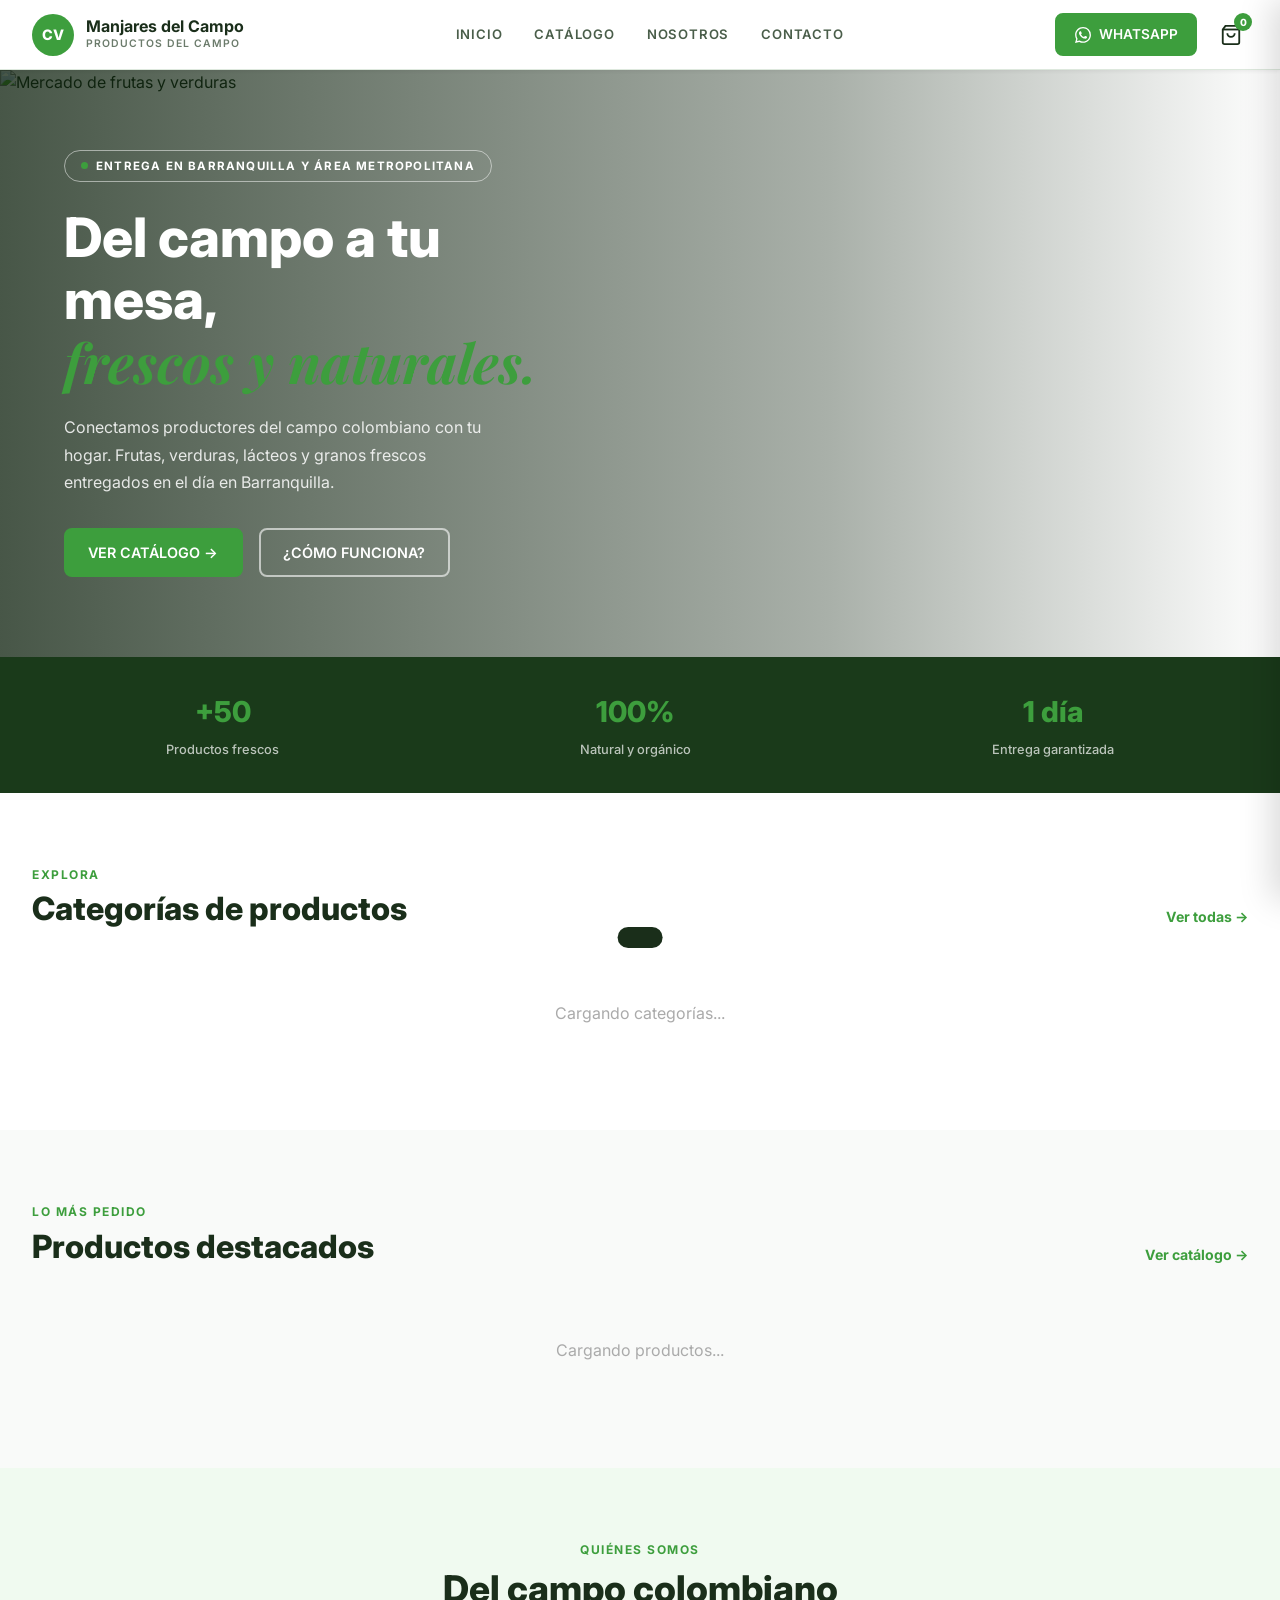
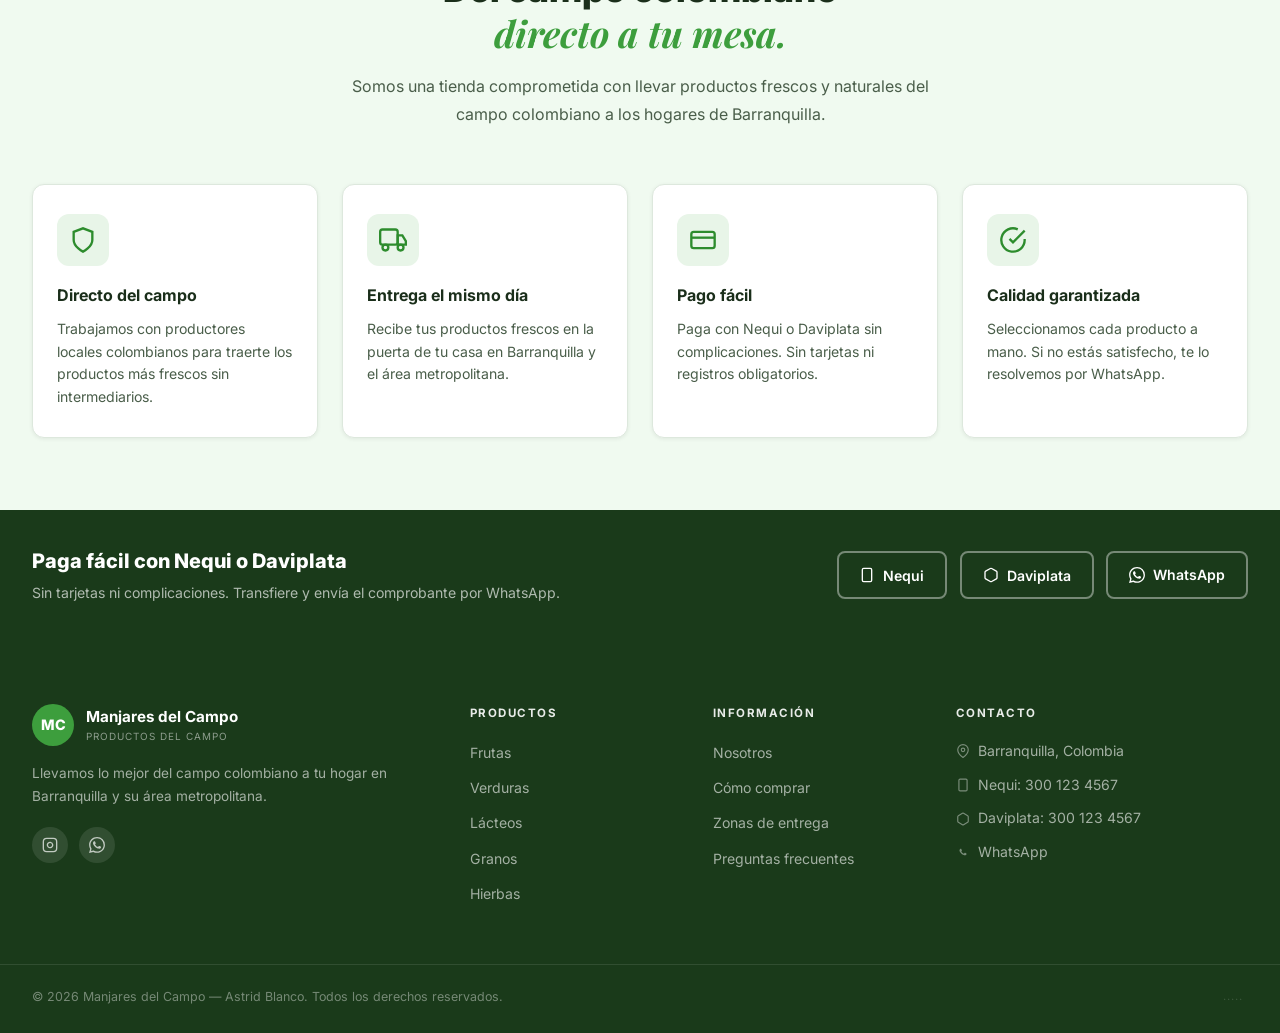
==== index.html @ 2da1a9b0 "primer commit-nuevo proyecto" ====
<!DOCTYPE html>
<html lang="es">
<head>
  <meta charset="UTF-8" />
  <meta name="viewport" content="width=device-width, initial-scale=1.0" />
  <title>Manajares del Campo — Productos del Campo</title>
  <link rel="preconnect" href="https://fonts.googleapis.com" />
  <link href="https://fonts.googleapis.com/css2?family=Inter:wght@400;500;600;700;800;900&family=Playfair+Display:ital,wght@0,700;1,700&display=swap" rel="stylesheet" />
  <link rel="stylesheet" href="css/style.css" />
</head>
<body>

<!-- ===================== NAVBAR ===================== -->
<header class="navbar">
  <div class="navbar__brand">
    <div class="navbar__logo">CV</div>
    <div class="navbar__brand-text">
      <span class="navbar__name">Manjares del Campo</span>
      <span class="navbar__sub">PRODUCTOS DEL CAMPO</span>
    </div>
  </div>
  <nav class="navbar__nav">
    <a href="#inicio"   class="navbar__link">INICIO</a>
    <a href="#catalogo" class="navbar__link">CATÁLOGO</a>
    <a href="#nosotros" class="navbar__link">NOSOTROS</a>
    <a href="#contacto" class="navbar__link">CONTACTO</a>
  </nav>
  <div class="navbar__actions">
    <a href="#" data-wa-link class="btn btn--whatsapp">
      <svg width="16" height="16" viewBox="0 0 24 24" fill="currentColor"><path d="M17.472 14.382c-.297-.149-1.758-.867-2.03-.967-.273-.099-.471-.148-.67.15-.197.297-.767.966-.94 1.164-.173.199-.347.223-.644.075-.297-.15-1.255-.463-2.39-1.475-.883-.788-1.48-1.761-1.653-2.059-.173-.297-.018-.458.13-.606.134-.133.298-.347.446-.52.149-.174.198-.298.298-.497.099-.198.05-.371-.025-.52-.075-.149-.669-1.612-.916-2.207-.242-.579-.487-.5-.669-.51-.173-.008-.371-.01-.57-.01-.198 0-.52.074-.792.372-.272.297-1.04 1.016-1.04 2.479 0 1.462 1.065 2.875 1.213 3.074.149.198 2.096 3.2 5.077 4.487.709.306 1.262.489 1.694.625.712.227 1.36.195 1.871.118.571-.085 1.758-.719 2.006-1.413.248-.694.248-1.289.173-1.413-.074-.124-.272-.198-.57-.347m-5.421 7.403h-.004a9.87 9.87 0 01-5.031-1.378l-.361-.214-3.741.982.998-3.648-.235-.374a9.86 9.86 0 01-1.51-5.26c.001-5.45 4.436-9.884 9.888-9.884 2.64 0 5.122 1.03 6.988 2.898a9.825 9.825 0 012.893 6.994c-.003 5.45-4.437 9.884-9.885 9.884m8.413-18.297A11.815 11.815 0 0012.05 0C5.495 0 .16 5.335.157 11.892c0 2.096.547 4.142 1.588 5.945L.057 24l6.305-1.654a11.882 11.882 0 005.683 1.448h.005c6.554 0 11.89-5.335 11.893-11.893a11.821 11.821 0 00-3.48-8.413z"/></svg>
      WHATSAPP
    </a>
    <button class="navbar__cart-btn" id="cartBtn">
      <svg width="22" height="22" viewBox="0 0 24 24" fill="none" stroke="currentColor" stroke-width="2"><path d="M6 2L3 6v14a2 2 0 002 2h14a2 2 0 002-2V6l-3-4z"/><line x1="3" y1="6" x2="21" y2="6"/><path d="M16 10a4 4 0 01-8 0"/></svg>
      <span class="navbar__cart-count" id="cartCount">0</span>
    </button>
  </div>
</header>

<!-- ===================== HERO ===================== -->
<section class="hero" id="inicio">
  <div class="hero__overlay"></div>
  <div class="hero__content">
    <div class="hero__badge">
      <span class="hero__badge-dot"></span>
      ENTREGA EN BARRANQUILLA Y ÁREA METROPOLITANA
    </div>
    <h1 class="hero__title">Del campo a tu mesa,<br/><em class="hero__title-em">frescos y naturales.</em></h1>
    <p class="hero__desc">Conectamos productores del campo colombiano con tu hogar. Frutas, verduras, lácteos y granos frescos entregados en el día en Barranquilla.</p>
    <div class="hero__actions">
      <a href="#catalogo" class="btn btn--primary">VER CATÁLOGO →</a>
      <a href="#nosotros" class="btn btn--outline">¿CÓMO FUNCIONA?</a>
    </div>
  </div>
  <img class="hero__bg" src="https://images.unsplash.com/photo-1542838132-92c53300491e?w=1400&q=80" alt="Mercado de frutas y verduras" />
</section>

<!-- ===================== STATS ===================== -->
<div class="stats-bar">
  <div class="stat"><span class="stat__num">+50</span><span class="stat__label">Productos frescos</span></div>
  <div class="stat"><span class="stat__num">100%</span><span class="stat__label">Natural y orgánico</span></div>
  <div class="stat"><span class="stat__num">1 día</span><span class="stat__label">Entrega garantizada</span></div>
</div>

<!-- ===================== CATEGORÍAS ===================== -->
<section class="section" id="catalogo">
  <div class="container">
    <div class="section__header">
      <div><p class="section__label">EXPLORA</p><h2 class="section__title">Categorías de productos</h2></div>
      <a href="#catalogo" class="link-arrow">Ver todas →</a>
    </div>
    <div class="categories-grid" id="categoriesGrid">
      <div style="grid-column:1/-1;text-align:center;padding:2rem;color:#aaa">Cargando categorías...</div>
    </div>
  </div>
</section>

<!-- ===================== PRODUCTOS ===================== -->
<section class="section section--light">
  <div class="container">
    <div class="section__header">
      <div><p class="section__label">LO MÁS PEDIDO</p><h2 class="section__title">Productos destacados</h2></div>
      <a href="#catalogo" class="link-arrow">Ver catálogo →</a>
    </div>
    <div class="products-grid" id="productsGrid">
      <div style="grid-column:1/-1;text-align:center;padding:2rem;color:#aaa">Cargando productos...</div>
    </div>
  </div>
</section>

<!-- ===================== NOSOTROS ===================== -->
<section class="section section--mint" id="nosotros">
  <div class="container">
    <div class="nosotros__intro">
      <p class="section__label section__label--center">QUIÉNES SOMOS</p>
      <h2 class="nosotros__title">Del campo colombiano<br/><em class="hero__title-em">directo a tu mesa.</em></h2>
      <p class="nosotros__desc">Somos una tienda comprometida con llevar productos frescos y naturales del campo colombiano a los hogares de Barranquilla.</p>
    </div>
    <div class="features-grid">
      <div class="feature-card">
        <div class="feature-card__icon"><svg width="28" height="28" viewBox="0 0 24 24" fill="none" stroke="#2d8c2d" stroke-width="2"><path d="M12 22s8-4 8-10V5l-8-3-8 3v7c0 6 8 10 8 10z"/></svg></div>
        <h3 class="feature-card__title">Directo del campo</h3>
        <p class="feature-card__desc">Trabajamos con productores locales colombianos para traerte los productos más frescos sin intermediarios.</p>
      </div>
      <div class="feature-card">
        <div class="feature-card__icon"><svg width="28" height="28" viewBox="0 0 24 24" fill="none" stroke="#2d8c2d" stroke-width="2"><rect x="1" y="3" width="15" height="13" rx="2"/><path d="M16 8h4l3 5v3h-7V8z"/><circle cx="5.5" cy="18.5" r="2.5"/><circle cx="18.5" cy="18.5" r="2.5"/></svg></div>
        <h3 class="feature-card__title">Entrega el mismo día</h3>
        <p class="feature-card__desc">Recibe tus productos frescos en la puerta de tu casa en Barranquilla y el área metropolitana.</p>
      </div>
      <div class="feature-card">
        <div class="feature-card__icon"><svg width="28" height="28" viewBox="0 0 24 24" fill="none" stroke="#2d8c2d" stroke-width="2"><rect x="2" y="5" width="20" height="14" rx="2"/><line x1="2" y1="10" x2="22" y2="10"/></svg></div>
        <h3 class="feature-card__title">Pago fácil</h3>
        <p class="feature-card__desc">Paga con Nequi o Daviplata sin complicaciones. Sin tarjetas ni registros obligatorios.</p>
      </div>
      <div class="feature-card">
        <div class="feature-card__icon"><svg width="28" height="28" viewBox="0 0 24 24" fill="none" stroke="#2d8c2d" stroke-width="2"><path d="M22 11.08V12a10 10 0 11-5.93-9.14"/><polyline points="22 4 12 14.01 9 11.01"/></svg></div>
        <h3 class="feature-card__title">Calidad garantizada</h3>
        <p class="feature-card__desc">Seleccionamos cada producto a mano. Si no estás satisfecho, te lo resolvemos por WhatsApp.</p>
      </div>
    </div>
  </div>
</section>

<!-- ===================== PAY BANNER ===================== -->
<section class="pay-banner" id="contacto">
  <div class="container pay-banner__inner">
    <div class="pay-banner__text">
      <h2 class="pay-banner__title">Paga fácil con Nequi o Daviplata</h2>
      <p class="pay-banner__sub">Sin tarjetas ni complicaciones. Transfiere y envía el comprobante por WhatsApp.</p>
    </div>
    <div class="pay-banner__btns">
      <button class="btn btn--pay" onclick="openPayModal('nequi')">
        <svg width="16" height="16" viewBox="0 0 24 24" fill="none" stroke="currentColor" stroke-width="2"><rect x="5" y="2" width="14" height="20" rx="2"/><line x1="12" y1="18" x2="12.01" y2="18"/></svg>
        Nequi
      </button>
      <button class="btn btn--pay" onclick="openPayModal('daviplata')">
        <svg width="16" height="16" viewBox="0 0 24 24" fill="none" stroke="currentColor" stroke-width="2"><path d="M21 16V8a2 2 0 00-1-1.73l-7-4a2 2 0 00-2 0l-7 4A2 2 0 003 8v8a2 2 0 001 1.73l7 4a2 2 0 002 0l7-4A2 2 0 0021 16z"/></svg>
        Daviplata
      </button>
      <a href="#" data-wa-link class="btn btn--pay">
        <svg width="16" height="16" viewBox="0 0 24 24" fill="currentColor"><path d="M17.472 14.382c-.297-.149-1.758-.867-2.03-.967-.273-.099-.471-.148-.67.15-.197.297-.767.966-.94 1.164-.173.199-.347.223-.644.075-.297-.15-1.255-.463-2.39-1.475-.883-.788-1.48-1.761-1.653-2.059-.173-.297-.018-.458.13-.606.134-.133.298-.347.446-.52.149-.174.198-.298.298-.497.099-.198.05-.371-.025-.52-.075-.149-.669-1.612-.916-2.207-.242-.579-.487-.5-.669-.51-.173-.008-.371-.01-.57-.01-.198 0-.52.074-.792.372-.272.297-1.04 1.016-1.04 2.479 0 1.462 1.065 2.875 1.213 3.074.149.198 2.096 3.2 5.077 4.487.709.306 1.262.489 1.694.625.712.227 1.36.195 1.871.118.571-.085 1.758-.719 2.006-1.413.248-.694.248-1.289.173-1.413-.074-.124-.272-.198-.57-.347m-5.421 7.403h-.004a9.87 9.87 0 01-5.031-1.378l-.361-.214-3.741.982.998-3.648-.235-.374a9.86 9.86 0 01-1.51-5.26c.001-5.45 4.436-9.884 9.888-9.884 2.64 0 5.122 1.03 6.988 2.898a9.825 9.825 0 012.893 6.994c-.003 5.45-4.437 9.884-9.885 9.884m8.413-18.297A11.815 11.815 0 0012.05 0C5.495 0 .16 5.335.157 11.892c0 2.096.547 4.142 1.588 5.945L.057 24l6.305-1.654a11.882 11.882 0 005.683 1.448h.005c6.554 0 11.89-5.335 11.893-11.893a11.821 11.821 0 00-3.48-8.413z"/></svg>
        WhatsApp
      </a>
    </div>
  </div>
</section>

<!-- ===================== FOOTER ===================== -->
<footer class="footer">
  <div class="container footer__grid">
    <div class="footer__brand">
      <div class="footer__logo-row">
        <div class="navbar__logo">MC</div>
        <div><div class="footer__brand-name">Manjares del Campo</div><div class="footer__brand-sub">PRODUCTOS DEL CAMPO</div></div>
      </div>
      <p class="footer__brand-desc">Llevamos lo mejor del campo colombiano a tu hogar en Barranquilla y su área metropolitana.</p>
      <div class="footer__socials">
        <a href="#" data-ig-link class="footer__social" aria-label="Instagram">
          <svg width="16" height="16" viewBox="0 0 24 24" fill="none" stroke="currentColor" stroke-width="2"><rect x="2" y="2" width="20" height="20" rx="5"/><path d="M16 11.37A4 4 0 1112.63 8 4 4 0 0116 11.37z"/><line x1="17.5" y1="6.5" x2="17.51" y2="6.5"/></svg>
        </a>
        <a href="#" data-wa-link class="footer__social" aria-label="WhatsApp">
          <svg width="16" height="16" viewBox="0 0 24 24" fill="currentColor"><path d="M17.472 14.382c-.297-.149-1.758-.867-2.03-.967-.273-.099-.471-.148-.67.15-.197.297-.767.966-.94 1.164-.173.199-.347.223-.644.075-.297-.15-1.255-.463-2.39-1.475-.883-.788-1.48-1.761-1.653-2.059-.173-.297-.018-.458.13-.606.134-.133.298-.347.446-.52.149-.174.198-.298.298-.497.099-.198.05-.371-.025-.52-.075-.149-.669-1.612-.916-2.207-.242-.579-.487-.5-.669-.51-.173-.008-.371-.01-.57-.01-.198 0-.52.074-.792.372-.272.297-1.04 1.016-1.04 2.479 0 1.462 1.065 2.875 1.213 3.074.149.198 2.096 3.2 5.077 4.487.709.306 1.262.489 1.694.625.712.227 1.36.195 1.871.118.571-.085 1.758-.719 2.006-1.413.248-.694.248-1.289.173-1.413-.074-.124-.272-.198-.57-.347m-5.421 7.403h-.004a9.87 9.87 0 01-5.031-1.378l-.361-.214-3.741.982.998-3.648-.235-.374a9.86 9.86 0 01-1.51-5.26c.001-5.45 4.436-9.884 9.888-9.884 2.64 0 5.122 1.03 6.988 2.898a9.825 9.825 0 012.893 6.994c-.003 5.45-4.437 9.884-9.885 9.884m8.413-18.297A11.815 11.815 0 0012.05 0C5.495 0 .16 5.335.157 11.892c0 2.096.547 4.142 1.588 5.945L.057 24l6.305-1.654a11.882 11.882 0 005.683 1.448h.005c6.554 0 11.89-5.335 11.893-11.893a11.821 11.821 0 00-3.48-8.413z"/></svg>
        </a>
      </div>
    </div>
    <div class="footer__col">
      <h4 class="footer__col-title">PRODUCTOS</h4>
      <ul class="footer__list"><li><a href="#">Frutas</a></li><li><a href="#">Verduras</a></li><li><a href="#">Lácteos</a></li><li><a href="#">Granos</a></li><li><a href="#">Hierbas</a></li></ul>
    </div>
    <div class="footer__col">
      <h4 class="footer__col-title">INFORMACIÓN</h4>
      <ul class="footer__list"><li><a href="#">Nosotros</a></li><li><a href="#">Cómo comprar</a></li><li><a href="#">Zonas de entrega</a></li><li><a href="#">Preguntas frecuentes</a></li></ul>
    </div>
    <div class="footer__col">
      <h4 class="footer__col-title">CONTACTO</h4>
      <ul class="footer__list footer__list--contact">
        <li><svg width="14" height="14" viewBox="0 0 24 24" fill="none" stroke="currentColor" stroke-width="2"><path d="M21 10c0 7-9 13-9 13s-9-6-9-13a9 9 0 0118 0z"/><circle cx="12" cy="10" r="3"/></svg> Barranquilla, Colombia</li>
        <li><svg width="14" height="14" viewBox="0 0 24 24" fill="none" stroke="currentColor" stroke-width="2"><rect x="5" y="2" width="14" height="20" rx="2"/><line x1="12" y1="18" x2="12.01" y2="18"/></svg> Nequi: 300 123 4567</li>
        <li><svg width="14" height="14" viewBox="0 0 24 24" fill="none" stroke="currentColor" stroke-width="2"><path d="M21 16V8a2 2 0 00-1-1.73l-7-4a2 2 0 00-2 0l-7 4A2 2 0 003 8v8a2 2 0 001 1.73l7 4a2 2 0 002 0l7-4A2 2 0 0021 16z"/></svg> Daviplata: 300 123 4567</li>
        <li><svg width="14" height="14" viewBox="0 0 24 24" fill="currentColor"><path d="M17.472 14.382c-.297-.149-1.758-.867-2.03-.967c-.273-.099-.471-.148-.67.15c-.197.297-.767.966-.94 1.164c-.173.199-.347.223-.644.075c-.297-.15-1.255-.463-2.39-1.475c-.883-.788-1.48-1.761-1.653-2.059c-.173-.297-.018-.458.13-.606c.134-.133.298-.347.446-.52c.149-.174.198-.298.298-.497c.099-.198.05-.371-.025-.52c-.075-.149-.669-1.612-.916-2.207c-.242-.579-.487-.5-.669-.51c-.173-.008-.371-.01-.57-.01c-.198 0-.52.074-.792.372c-.272.297-1.04 1.016-1.04 2.479c0 1.462 1.065 2.875 1.213 3.074c.149.198 2.096 3.2 5.077 4.487c.709.306 1.262.489 1.694.625c.712.227 1.36.195 1.871.118c.571-.085 1.758-.719 2.006-1.413c.248-.694.248-1.289.173-1.413c-.074-.124-.272-.198-.57-.347"/></svg> WhatsApp</li>
      </ul>
    </div>
  </div>
  <div class="footer__bottom">
    <p>© 2026 Manjares del Campo — Astrid Blanco. Todos los derechos reservados.</p>
    <!-- ADMIN TRIGGER OCULTO -->
    <button class="admin-trigger" onclick="window.location.href='admin.html'" title="">·····</button>
  </div>
</footer>

<!-- ===================== CART DRAWER ===================== -->
<div class="cart-overlay" id="cartOverlay" onclick="closeCart()"></div>
<aside class="cart-drawer" id="cartDrawer">
  <div class="cart-drawer__header">
    <div class="cart-drawer__title-row">
      <svg width="20" height="20" viewBox="0 0 24 24" fill="none" stroke="currentColor" stroke-width="2"><path d="M6 2L3 6v14a2 2 0 002 2h14a2 2 0 002-2V6l-3-4z"/><line x1="3" y1="6" x2="21" y2="6"/><path d="M16 10a4 4 0 01-8 0"/></svg>
      <span>Tu carrito</span>
    </div>
    <button class="cart-drawer__close" onclick="closeCart()">✕</button>
  </div>
  <div class="cart-drawer__body" id="cartBody">
    <div class="cart-empty" id="cartEmpty">
      <svg width="48" height="48" viewBox="0 0 24 24" fill="none" stroke="#ccc" stroke-width="1.5"><path d="M6 2L3 6v14a2 2 0 002 2h14a2 2 0 002-2V6l-3-4z"/><line x1="3" y1="6" x2="21" y2="6"/><path d="M16 10a4 4 0 01-8 0"/></svg>
      <p>Tu carrito está vacío</p>
    </div>
    <div id="cartItems"></div>
  </div>
  <div class="cart-drawer__footer">
    <div class="cart-total-row">
      <span class="cart-total-label">Total</span>
      <span class="cart-total-val" id="cartTotal">$0</span>
    </div>
    <button class="btn btn--whatsapp btn--full" id="btnPedirWA">
      <svg width="16" height="16" viewBox="0 0 24 24" fill="currentColor"><path d="M17.472 14.382c-.297-.149-1.758-.867-2.03-.967-.273-.099-.471-.148-.67.15-.197.297-.767.966-.94 1.164-.173.199-.347.223-.644.075-.297-.15-1.255-.463-2.39-1.475-.883-.788-1.48-1.761-1.653-2.059-.173-.297-.018-.458.13-.606.134-.133.298-.347.446-.52.149-.174.198-.298.298-.497.099-.198.05-.371-.025-.52-.075-.149-.669-1.612-.916-2.207-.242-.579-.487-.5-.669-.51-.173-.008-.371-.01-.57-.01-.198 0-.52.074-.792.372-.272.297-1.04 1.016-1.04 2.479 0 1.462 1.065 2.875 1.213 3.074.149.198 2.096 3.2 5.077 4.487.709.306 1.262.489 1.694.625.712.227 1.36.195 1.871.118.571-.085 1.758-.719 2.006-1.413.248-.694.248-1.289.173-1.413-.074-.124-.272-.198-.57-.347m-5.421 7.403h-.004a9.87 9.87 0 01-5.031-1.378l-.361-.214-3.741.982.998-3.648-.235-.374a9.86 9.86 0 01-1.51-5.26c.001-5.45 4.436-9.884 9.888-9.884 2.64 0 5.122 1.03 6.988 2.898a9.825 9.825 0 012.893 6.994c-.003 5.45-4.437 9.884-9.885 9.884m8.413-18.297A11.815 11.815 0 0012.05 0C5.495 0 .16 5.335.157 11.892c0 2.096.547 4.142 1.588 5.945L.057 24l6.305-1.654a11.882 11.882 0 005.683 1.448h.005c6.554 0 11.89-5.335 11.893-11.893a11.821 11.821 0 00-3.48-8.413z"/></svg>
      PEDIR POR WHATSAPP
    </button>
    <button class="cart-clear-btn" onclick="clearCart()">Vaciar carrito</button>
  </div>
</aside>

<!-- ===================== MODAL PAGO ===================== -->
<div class="modal-overlay" id="modalOverlay" onclick="handleModalOverlay(event)">
  <div class="modal">
    <button class="modal__close" onclick="closePayModal()">✕</button>
    <div class="modal__header" id="modalHeader"></div>

    <!-- ÉXITO -->
    <div class="modal__success" id="modalSuccess" style="display:none">
      <div class="modal__success-icon">✅</div>
      <h3>¡Pedido registrado!</h3>
      <p>Tu pedido fue guardado exitosamente.</p>
      <div class="modal__success-code" id="successCode"></div>
      <p style="font-size:.82rem;color:#888;margin-top:.5rem">Guarda este código. Recibirás confirmación por WhatsApp.</p>
      <button class="btn btn--primary btn--full" onclick="closePayModal()" style="margin-top:1.2rem">Cerrar</button>
    </div>

    <!-- BODY -->
    <div id="modalBody">
      <div class="modal__amount" id="modalAmount"></div>

      <!-- DATOS DEL CLIENTE -->
      <div class="modal__cliente-form">
        <h4>📦 Datos de entrega</h4>
        <div class="form-grid">
          <div class="form-group form-grid--full">
            <label>Nombre completo *</label>
            <input type="text" id="clienteNombre" placeholder="Tu nombre completo" autocomplete="name" />
          </div>
          <div class="form-group">
            <label>Teléfono *</label>
            <input type="tel" id="clienteTelefono" placeholder="300 000 0000" maxlength="10" oninput="this.value=this.value.replace(/\D/g,'')" />
          </div>
          <div class="form-group">
            <label>Barrio / Municipio *</label>
            <input type="text" id="clienteBarrio" placeholder="Ej: El Prado" list="barriosList" />
            <datalist id="barriosList"></datalist>
          </div>
          <div class="form-group form-grid--full">
            <label>Dirección de entrega *</label>
            <input type="text" id="clienteDireccion" placeholder="Calle 50 #45-20, Apto 301" />
          </div>
        </div>
      </div>

      <!-- TABS PAGO -->
      <div class="modal__tabs">
        <button class="modal__tab active" onclick="switchModalTab('numero',this)">📱 Número</button>
        <button class="modal__tab" onclick="switchModalTab('qr',this)">📷 QR</button>
        <button class="modal__tab" onclick="switchModalTab('link',this)">🔗 Link</button>
      </div>

      <!-- Tab: Número -->
      <div class="modal__tab-content active" id="tabNumero">
        <p class="modal__hint">Transfiere exactamente el monto a este número y confirma tu pago:</p>
        <div class="modal__number-box">
          <span id="modalNumber">300 123 4567</span>
          <button class="modal__copy-btn" onclick="copyPayNumber()">Copiar</button>
        </div>
        <button class="btn btn--primary btn--full" id="confirmPayBtn" onclick="confirmPayment()">
          <span class="btn-text">Confirmar pago</span>
          <span class="btn-spinner" style="display:none">⏳ Guardando...</span>
        </button>
      </div>

      <!-- Tab: QR -->
      <div class="modal__tab-content" id="tabQr">
        <p class="modal__hint">Escanea este QR desde tu app para el monto exacto:</p>
        <div class="modal__qr-wrap"><canvas id="qrCanvas" width="200" height="200"></canvas></div>
        <p class="modal__qr-note">QR para el monto exacto de tu pedido</p>
      </div>

      <!-- Tab: Link -->
      <div class="modal__tab-content" id="tabLink">
        <p class="modal__hint">Abre directamente la app de pago en tu celular:</p>
        <button class="btn btn--primary btn--full" onclick="openPayApp()" style="margin-bottom:.8rem">📲 Abrir app y pagar</button>
        <a class="modal__store-link" id="storeLinkBtn" href="#" target="_blank">¿No tienes la app? <u>Descargar aquí</u></a>
      </div>
    </div>
  </div>
</div>

<div class="toast" id="toast"></div>

<script src="js/supabase.js"></script>
<script src="js/data.js"></script>
<script src="js/ui.js"></script>
<script src="js/cart.js"></script>
<script src="js/payment.js"></script>
<script src="js/app.js"></script>
<script>
  // Poblar datalist barrios
  document.addEventListener('DOMContentLoaded', () => {
    const dl = document.getElementById('barriosList');
    if (dl) BARRIOS_BQ.forEach(b => { const o = document.createElement('option'); o.value = b; dl.appendChild(o); });
  });
</script>
</body>
</html>
---- css/style.css ----
/* ============================================================
   Manjares del Campo — css/style.css
   ============================================================ */
*,*::before,*::after{box-sizing:border-box;margin:0;padding:0}

:root{
  --g-dark:   #1a3a1a;
  --g-main:   #2d7a2d;
  --g-acc:    #3d9e3d;
  --g-light:  #e8f5e8;
  --g-mint:   #f0faf0;
  --white:    #ffffff;
  --off:      #f9faf9;
  --td:       #1a2e1a;
  --tm:       #4a5e4a;
  --tl:       #6b7b6b;
  --border:   #dde8dd;
  --r:        12px;
  --rsm:      8px;
  --sh:       0 4px 16px rgba(0,0,0,.10);
  --shsm:     0 1px 4px rgba(0,0,0,.07);
  --tr:       .22s ease;
}

html{scroll-behavior:smooth}
body{font-family:'Inter',sans-serif;color:var(--td);background:var(--white);line-height:1.6;-webkit-font-smoothing:antialiased}
a{text-decoration:none;color:inherit}
button{font-family:inherit;cursor:pointer}
ul{list-style:none}
img{display:block;width:100%;object-fit:cover}

.container{max-width:1280px;margin:0 auto;padding:0 2rem}

/* ── BUTTONS ── */
.btn{display:inline-flex;align-items:center;justify-content:center;gap:.5rem;padding:.7rem 1.4rem;border-radius:var(--rsm);font-weight:600;font-size:.9rem;border:2px solid transparent;transition:all var(--tr);cursor:pointer;white-space:nowrap}
.btn--primary{background:var(--g-acc);color:#fff;border-color:var(--g-acc)}
.btn--primary:hover{background:var(--g-main);border-color:var(--g-main);transform:translateY(-1px)}
.btn--outline{background:transparent;color:#fff;border-color:rgba(255,255,255,.6)}
.btn--outline:hover{background:rgba(255,255,255,.1)}
.btn--whatsapp{background:var(--g-acc);color:#fff;border-color:var(--g-acc);font-size:.85rem;padding:.55rem 1.1rem}
.btn--whatsapp:hover{background:var(--g-main);border-color:var(--g-main)}
.btn--pay{background:transparent;color:#fff;border:2px solid rgba(255,255,255,.4);padding:.65rem 1.3rem;font-size:.88rem}
.btn--pay:hover{background:rgba(255,255,255,.12);border-color:rgba(255,255,255,.8)}
.btn--full{width:100%;justify-content:center}

/* ── NAVBAR ── */
.navbar{position:sticky;top:0;z-index:200;background:#fff;border-bottom:1px solid var(--border);padding:0 2rem;height:70px;display:flex;align-items:center;justify-content:space-between;gap:1.5rem;box-shadow:var(--shsm)}
.navbar__brand{display:flex;align-items:center;gap:.75rem;flex-shrink:0}
.navbar__logo{width:42px;height:42px;background:var(--g-acc);border-radius:50%;display:flex;align-items:center;justify-content:center;color:#fff;font-weight:800;font-size:.9rem;flex-shrink:0}
.navbar__name{display:block;font-weight:700;font-size:1rem;color:var(--td);line-height:1.2}
.navbar__sub{display:block;font-size:.65rem;font-weight:600;color:var(--tl);letter-spacing:1px}
.navbar__nav{display:flex;align-items:center;gap:2rem}
.navbar__link{font-size:.82rem;font-weight:600;letter-spacing:.8px;color:var(--tm);transition:color var(--tr)}
.navbar__link:hover{color:var(--g-acc)}
.navbar__actions{display:flex;align-items:center;gap:1rem;flex-shrink:0}
.navbar__cart-btn{position:relative;background:none;border:none;color:var(--td);padding:.4rem;display:flex;align-items:center;transition:color var(--tr)}
.navbar__cart-btn:hover{color:var(--g-acc)}
.navbar__cart-count{position:absolute;top:-4px;right:-4px;background:var(--g-acc);color:#fff;font-size:.62rem;font-weight:800;width:18px;height:18px;border-radius:50%;display:flex;align-items:center;justify-content:center}
.navbar__cart-count.bump{animation:countBump .3s ease}
@keyframes countBump{0%,100%{transform:scale(1)}50%{transform:scale(1.5)}}

/* ── HERO ── */
.hero{position:relative;min-height:560px;display:flex;align-items:center;overflow:hidden}
.hero__bg{position:absolute;inset:0;width:100%;height:100%;object-fit:cover;z-index:0}
.hero__overlay{position:absolute;inset:0;background:linear-gradient(90deg,rgba(10,30,10,.75) 0%,rgba(10,30,10,.35) 65%,transparent 100%);z-index:1}
.hero__content{position:relative;z-index:2;max-width:580px;padding:5rem 2rem 5rem 4rem}
.hero__badge{display:inline-flex;align-items:center;gap:.5rem;border:1px solid rgba(255,255,255,.5);border-radius:50px;padding:.35rem 1rem;color:#fff;font-size:.72rem;font-weight:700;letter-spacing:1.2px;margin-bottom:1.5rem}
.hero__badge-dot{width:7px;height:7px;background:var(--g-acc);border-radius:50%;flex-shrink:0}
.hero__title{font-size:clamp(2.2rem,4.5vw,3.4rem);font-weight:800;color:#fff;line-height:1.15;margin-bottom:1.2rem}
.hero__title-em{font-family:'Playfair Display',serif;font-style:italic;font-weight:700;color:var(--g-acc)}
.hero__desc{color:rgba(255,255,255,.85);font-size:1rem;line-height:1.7;margin-bottom:2rem;max-width:440px}
.hero__actions{display:flex;gap:1rem;flex-wrap:wrap}

/* ── STATS ── */
.stats-bar{background:var(--g-dark);display:flex;justify-content:space-around;padding:2rem;gap:2rem}
.stat{display:flex;flex-direction:column;align-items:center;gap:.3rem}
.stat__num{font-size:1.8rem;font-weight:800;color:var(--g-acc)}
.stat__label{font-size:.8rem;color:rgba(255,255,255,.7);font-weight:500}

/* ── SECTIONS ── */
.section{padding:4.5rem 0}
.section--light{background:var(--off)}
.section--mint{background:var(--g-mint)}
.section__header{display:flex;align-items:flex-end;justify-content:space-between;margin-bottom:2.5rem}
.section__label{font-size:.75rem;font-weight:700;letter-spacing:1.5px;color:var(--g-acc);text-transform:uppercase;margin-bottom:.4rem}
.section__label--center{text-align:center}
.section__title{font-size:clamp(1.6rem,2.5vw,2.1rem);font-weight:800;color:var(--td);line-height:1.2}
.link-arrow{font-size:.88rem;font-weight:700;color:var(--g-acc);white-space:nowrap}
.link-arrow:hover{text-decoration:underline}

/* ── CATEGORIES ── */
.categories-grid{display:grid;grid-template-columns:repeat(5,1fr);gap:1.2rem}
.category-card{background:#fff;border:1px solid var(--border);border-radius:var(--r);overflow:hidden;cursor:pointer;transition:transform var(--tr),box-shadow var(--tr);box-shadow:var(--shsm)}
.category-card:hover{transform:translateY(-3px);box-shadow:var(--sh)}
.category-card__img{height:150px;overflow:hidden}
.category-card__img img{height:100%;object-fit:cover;transition:transform .4s}
.category-card:hover .category-card__img img{transform:scale(1.05)}
.category-card__footer{padding:.8rem 1rem;display:flex;justify-content:space-between;align-items:center}
.category-card__name{font-weight:700;font-size:.95rem;color:var(--td)}
.category-card__count{font-size:.85rem;font-weight:600;color:var(--tl)}

/* ── PRODUCTS ── */
.products-grid{display:grid;grid-template-columns:repeat(4,1fr);gap:1.5rem}
.product-card{background:#fff;border:1px solid var(--border);border-radius:var(--r);overflow:hidden;box-shadow:var(--shsm);transition:transform var(--tr),box-shadow var(--tr)}
.product-card:hover{transform:translateY(-3px);box-shadow:var(--sh)}
.product-card__img-wrap{position:relative;height:200px;overflow:hidden}
.product-card__img-wrap img{height:100%;object-fit:cover;transition:transform .4s}
.product-card:hover .product-card__img-wrap img{transform:scale(1.04)}
.product-card__badge{position:absolute;top:.75rem;left:.75rem;background:var(--g-acc);color:#fff;font-size:.68rem;font-weight:700;letter-spacing:1px;text-transform:uppercase;padding:.25rem .65rem;border-radius:5px}
.product-card__body{padding:1rem 1.1rem 1.2rem}
.product-card__cat{font-size:.7rem;font-weight:700;letter-spacing:1.2px;color:var(--g-acc);text-transform:uppercase;margin-bottom:.3rem}
.product-card__name{font-size:1.05rem;font-weight:700;color:var(--td);margin-bottom:.8rem;line-height:1.3}
.product-card__footer{display:flex;align-items:center;justify-content:space-between;gap:.5rem}
.product-card__price{font-size:1.1rem;font-weight:700;color:var(--td)}
.product-card__price span{font-size:.78rem;font-weight:400;color:var(--tl)}
.product-card__add-btn{background:var(--g-acc);color:#fff;border:none;padding:.55rem 1rem;border-radius:7px;font-size:.82rem;font-weight:700;transition:background var(--tr),transform var(--tr);white-space:nowrap}
.product-card__add-btn:hover{background:var(--g-main);transform:translateY(-1px)}

/* ── NOSOTROS ── */
.nosotros__intro{text-align:center;max-width:620px;margin:0 auto 3.5rem}
.nosotros__title{font-size:clamp(1.7rem,3vw,2.3rem);font-weight:800;color:var(--td);line-height:1.2;margin:.5rem 0 1rem}
.nosotros__desc{color:var(--tm);font-size:1rem;line-height:1.7}
.features-grid{display:grid;grid-template-columns:repeat(4,1fr);gap:1.5rem}
.feature-card{background:#fff;border:1px solid var(--border);border-radius:var(--r);padding:1.8rem 1.5rem;box-shadow:var(--shsm)}
.feature-card__icon{width:52px;height:52px;background:var(--g-light);border-radius:12px;display:flex;align-items:center;justify-content:center;margin-bottom:1.1rem}
.feature-card__title{font-size:1rem;font-weight:700;color:var(--td);margin-bottom:.6rem}
.feature-card__desc{font-size:.88rem;color:var(--tm);line-height:1.6}

/* ── PAY BANNER ── */
.pay-banner{background:var(--g-dark);padding:2.2rem 0}
.pay-banner__inner{display:flex;align-items:center;justify-content:space-between;gap:2rem;flex-wrap:wrap}
.pay-banner__title{font-size:1.25rem;font-weight:800;color:#fff;margin-bottom:.3rem}
.pay-banner__sub{font-size:.88rem;color:rgba(255,255,255,.65)}
.pay-banner__btns{display:flex;gap:.8rem;flex-wrap:wrap;flex-shrink:0}

/* ── FOOTER ── */
.footer{background:var(--g-dark);padding:4rem 0 0;color:rgba(255,255,255,.75)}
.footer__grid{display:grid;grid-template-columns:2fr 1fr 1fr 1.5fr;gap:3rem;padding-bottom:3rem;border-bottom:1px solid rgba(255,255,255,.1)}
.footer__logo-row{display:flex;align-items:center;gap:.75rem;margin-bottom:1rem}
.footer__brand-name{font-weight:700;font-size:.95rem;color:#fff}
.footer__brand-sub{font-size:.62rem;letter-spacing:1px;color:rgba(255,255,255,.5)}
.footer__brand-desc{font-size:.85rem;line-height:1.7;color:rgba(255,255,255,.6);margin-bottom:1.2rem}
.footer__socials{display:flex;gap:.7rem}
.footer__social{width:36px;height:36px;background:rgba(255,255,255,.1);border-radius:50%;display:flex;align-items:center;justify-content:center;color:rgba(255,255,255,.7);transition:background var(--tr),color var(--tr)}
.footer__social:hover{background:var(--g-acc);color:#fff}
.footer__col-title{font-size:.72rem;font-weight:700;letter-spacing:1.5px;text-transform:uppercase;color:rgba(255,255,255,.9);margin-bottom:1.1rem}
.footer__list li{margin-bottom:.6rem}
.footer__list a{font-size:.88rem;color:rgba(255,255,255,.6);transition:color var(--tr)}
.footer__list a:hover{color:#fff}
.footer__list--contact li{display:flex;align-items:center;gap:.5rem;font-size:.88rem;color:rgba(255,255,255,.6);margin-bottom:.7rem}
.footer__list--contact svg{flex-shrink:0;opacity:.7}
.footer__bottom{display:flex;justify-content:space-between;padding:1.4rem 2rem;font-size:.78rem;color:rgba(255,255,255,.4);max-width:1280px;margin:0 auto}

/* ── ADMIN TRIGGER (oculto en footer) ── */
.admin-trigger{background:none;border:none;color:rgba(255,255,255,.15);font-size:.7rem;cursor:pointer;padding:.3rem;transition:color .3s;letter-spacing:1px}
.admin-trigger:hover{color:rgba(255,255,255,.5)}

/* ── CART DRAWER ── */
.cart-overlay{position:fixed;inset:0;background:rgba(0,0,0,.45);z-index:300;opacity:0;pointer-events:none;transition:opacity .3s}
.cart-overlay.active{opacity:1;pointer-events:all}
.cart-drawer{position:fixed;top:0;right:0;width:420px;max-width:95vw;height:100vh;background:#fff;z-index:400;display:flex;flex-direction:column;transform:translateX(100%);transition:transform .35s cubic-bezier(.4,0,.2,1);box-shadow:-8px 0 32px rgba(0,0,0,.15)}
.cart-drawer.open{transform:translateX(0)}
.cart-drawer__header{padding:1.3rem 1.5rem;border-bottom:1px solid var(--border);display:flex;align-items:center;justify-content:space-between}
.cart-drawer__title-row{display:flex;align-items:center;gap:.6rem;font-weight:700;font-size:1.05rem;color:var(--td)}
.cart-drawer__close{background:none;border:none;font-size:1.1rem;color:var(--tl);padding:.3rem;transition:color var(--tr)}
.cart-drawer__close:hover{color:var(--td)}
.cart-drawer__body{flex:1;overflow-y:auto;padding:1.2rem 1.5rem}
.cart-empty{display:flex;flex-direction:column;align-items:center;justify-content:center;gap:.8rem;padding:3rem 1rem;color:var(--tl);font-size:.9rem}
.cart-item{display:grid;grid-template-columns:72px 1fr auto;gap:1rem;align-items:center;padding:1rem 0;border-bottom:1px solid var(--border);animation:slideInItem .25s ease}
@keyframes slideInItem{from{opacity:0;transform:translateX(8px)}to{opacity:1;transform:none}}
.cart-item__img{width:72px;height:72px;border-radius:var(--rsm);overflow:hidden;background:var(--g-mint)}
.cart-item__img img{width:100%;height:100%;object-fit:cover}
.cart-item__name{font-weight:700;font-size:.92rem;color:var(--td);margin-bottom:.2rem}
.cart-item__price{font-size:.82rem;color:var(--g-acc);font-weight:600}
.cart-item__controls{display:flex;align-items:center;gap:.5rem;margin-top:.5rem}
.cart-item__qty-btn{width:26px;height:26px;border:1.5px solid var(--border);background:none;border-radius:6px;font-size:.9rem;font-weight:700;color:var(--td);display:flex;align-items:center;justify-content:center;transition:border-color var(--tr),background var(--tr)}
.cart-item__qty-btn:hover{border-color:var(--g-acc);background:var(--g-light)}
.cart-item__qty{font-size:.9rem;font-weight:600;min-width:20px;text-align:center}
.cart-item__right{text-align:right}
.cart-item__subtotal{font-weight:700;font-size:.95rem;color:var(--td)}
.cart-item__delete{background:none;border:none;color:var(--tl);margin-top:.3rem;display:flex;justify-content:flex-end;cursor:pointer;transition:color var(--tr)}
.cart-item__delete:hover{color:#c0392b}
.cart-drawer__footer{padding:1.2rem 1.5rem 1.5rem;border-top:1px solid var(--border);background:#fff}
.cart-total-row{display:flex;justify-content:space-between;align-items:center;margin-bottom:1rem}
.cart-total-label{font-size:1rem;font-weight:600;color:var(--tm)}
.cart-total-val{font-size:1.4rem;font-weight:800;color:var(--td)}
.cart-clear-btn{background:none;border:none;color:var(--tl);font-size:.82rem;width:100%;text-align:center;padding:.6rem;margin-top:.5rem;transition:color var(--tr)}
.cart-clear-btn:hover{color:#c0392b}

/* ── MODAL PAGO ── */
.modal-overlay{position:fixed;inset:0;background:rgba(0,0,0,.6);backdrop-filter:blur(6px);z-index:500;display:flex;align-items:center;justify-content:center;padding:1rem;opacity:0;pointer-events:none;transition:opacity .3s}
.modal-overlay.active{opacity:1;pointer-events:all}
.modal{background:#fff;border-radius:16px;width:100%;max-width:460px;padding:2rem;position:relative;transform:translateY(16px) scale(.98);transition:transform .3s;max-height:90vh;overflow-y:auto}
.modal-overlay.active .modal{transform:none}
.modal__close{position:absolute;top:1rem;right:1rem;background:var(--border);border:none;width:30px;height:30px;border-radius:50%;font-size:.9rem;color:var(--tm);display:flex;align-items:center;justify-content:center;transition:background var(--tr)}
.modal__close:hover{background:#e0e0e0}
.modal__header{display:flex;align-items:center;gap:1rem;margin-bottom:1.2rem}
.modal__header-icon{width:50px;height:50px;border-radius:var(--rsm);display:flex;align-items:center;justify-content:center;font-size:1.2rem;font-weight:900;color:#fff;flex-shrink:0}
.modal__header-icon--nequi{background:linear-gradient(135deg,#6b21c4,#9b4dff)}
.modal__header-icon--davi{background:linear-gradient(135deg,#c0392b,#e74c3c)}
.modal__header-title{font-size:1.15rem;font-weight:800;color:var(--td)}
.modal__header-sub{font-size:.8rem;color:var(--tl);margin-top:2px}
.modal__amount{background:var(--g-mint);border:1.5px solid var(--g-light);border-radius:var(--rsm);padding:.7rem 1rem;font-weight:700;font-size:.95rem;color:var(--g-main);text-align:center;margin-bottom:1rem}

/* CLIENTE FORM */
.modal__cliente-form{background:var(--off);border:1.5px solid var(--border);border-radius:var(--rsm);padding:1rem;margin-bottom:1rem}
.modal__cliente-form h4{font-size:.75rem;font-weight:700;text-transform:uppercase;letter-spacing:1px;color:var(--tm);margin-bottom:.8rem}
.form-grid{display:grid;grid-template-columns:1fr 1fr;gap:.7rem}
.form-grid--full{grid-column:1/-1}
.form-group{display:flex;flex-direction:column;gap:.3rem}
.form-group label{font-size:.7rem;font-weight:600;text-transform:uppercase;letter-spacing:.7px;color:var(--tm)}
.form-group input,.form-group select{border:1.5px solid var(--border);border-radius:7px;padding:.55rem .8rem;font-size:.9rem;font-family:inherit;color:var(--td);outline:none;background:#fff;transition:border-color .2s;width:100%}
.form-group input:focus,.form-group select:focus{border-color:var(--g-acc)}
.form-group input::placeholder{color:#aaa}

.modal__tabs{display:flex;background:var(--off);border-radius:var(--rsm);padding:3px;gap:3px;margin-bottom:1rem}
.modal__tab{flex:1;padding:.45rem;background:none;border:none;font-size:.8rem;font-weight:600;color:var(--tl);border-radius:7px;transition:all .2s}
.modal__tab.active{background:#fff;color:var(--td);box-shadow:var(--shsm)}
.modal__tab-content{display:none}
.modal__tab-content.active{display:block}
.modal__hint{font-size:.83rem;color:var(--tm);line-height:1.5;margin-bottom:1rem}
.modal__number-box{background:var(--off);border:1.5px solid var(--border);border-radius:var(--rsm);padding:.75rem 1rem;display:flex;justify-content:space-between;align-items:center;margin-bottom:1rem;font-weight:700;font-size:1.1rem;letter-spacing:1px}
.modal__copy-btn{background:var(--g-acc);color:#fff;border:none;padding:.3rem .75rem;border-radius:6px;font-size:.78rem;font-weight:700;transition:background .2s}
.modal__copy-btn:hover{background:var(--g-main)}
.modal__qr-wrap{display:flex;justify-content:center;margin:.5rem 0 .8rem}
.modal__qr-wrap canvas{border:8px solid #fff;border-radius:10px;box-shadow:var(--sh)}
.modal__qr-note{text-align:center;font-size:.78rem;color:var(--tl)}
.modal__store-link{display:block;text-align:center;font-size:.8rem;color:var(--tl);margin-top:.6rem;transition:color .2s}
.modal__store-link:hover{color:var(--g-acc)}
.modal__success{text-align:center;padding:1.5rem 0}
.modal__success-icon{font-size:3rem;margin-bottom:1rem;animation:popIn .4s ease}
.modal__success h3{font-size:1.2rem;font-weight:800;color:var(--td);margin-bottom:.5rem}
.modal__success p{font-size:.88rem;color:var(--tm);line-height:1.6}
.modal__success-code{display:inline-block;background:var(--g-mint);border:1px solid var(--g-light);color:var(--g-main);font-weight:700;padding:.3rem .8rem;border-radius:6px;font-size:.9rem;margin:.5rem 0}
@keyframes popIn{from{transform:scale(0)}60%{transform:scale(1.2)}to{transform:scale(1)}}

/* ── TOAST ── */
.toast{position:fixed;bottom:2rem;left:50%;transform:translateX(-50%) translateY(80px);background:var(--td);color:#fff;padding:.65rem 1.4rem;border-radius:50px;font-size:.85rem;font-weight:600;z-index:9999;pointer-events:none;transition:transform .35s cubic-bezier(.34,1.56,.64,1);white-space:nowrap}
.toast.show{transform:translateX(-50%) translateY(0)}

/* ── RESPONSIVE ── */
@media(max-width:1100px){.categories-grid{grid-template-columns:repeat(3,1fr)}.products-grid{grid-template-columns:repeat(2,1fr)}.features-grid{grid-template-columns:repeat(2,1fr)}.footer__grid{grid-template-columns:1fr 1fr;gap:2rem}}
@media(max-width:768px){.navbar__nav{display:none}.hero__content{padding:3rem 1.5rem}.categories-grid{grid-template-columns:repeat(2,1fr)}.products-grid{grid-template-columns:1fr}.features-grid{grid-template-columns:1fr}.footer__grid{grid-template-columns:1fr}.pay-banner__inner{flex-direction:column;align-items:flex-start}.stats-bar{flex-direction:column;gap:1.2rem;text-align:center}.cart-drawer{width:100%}.form-grid{grid-template-columns:1fr}}
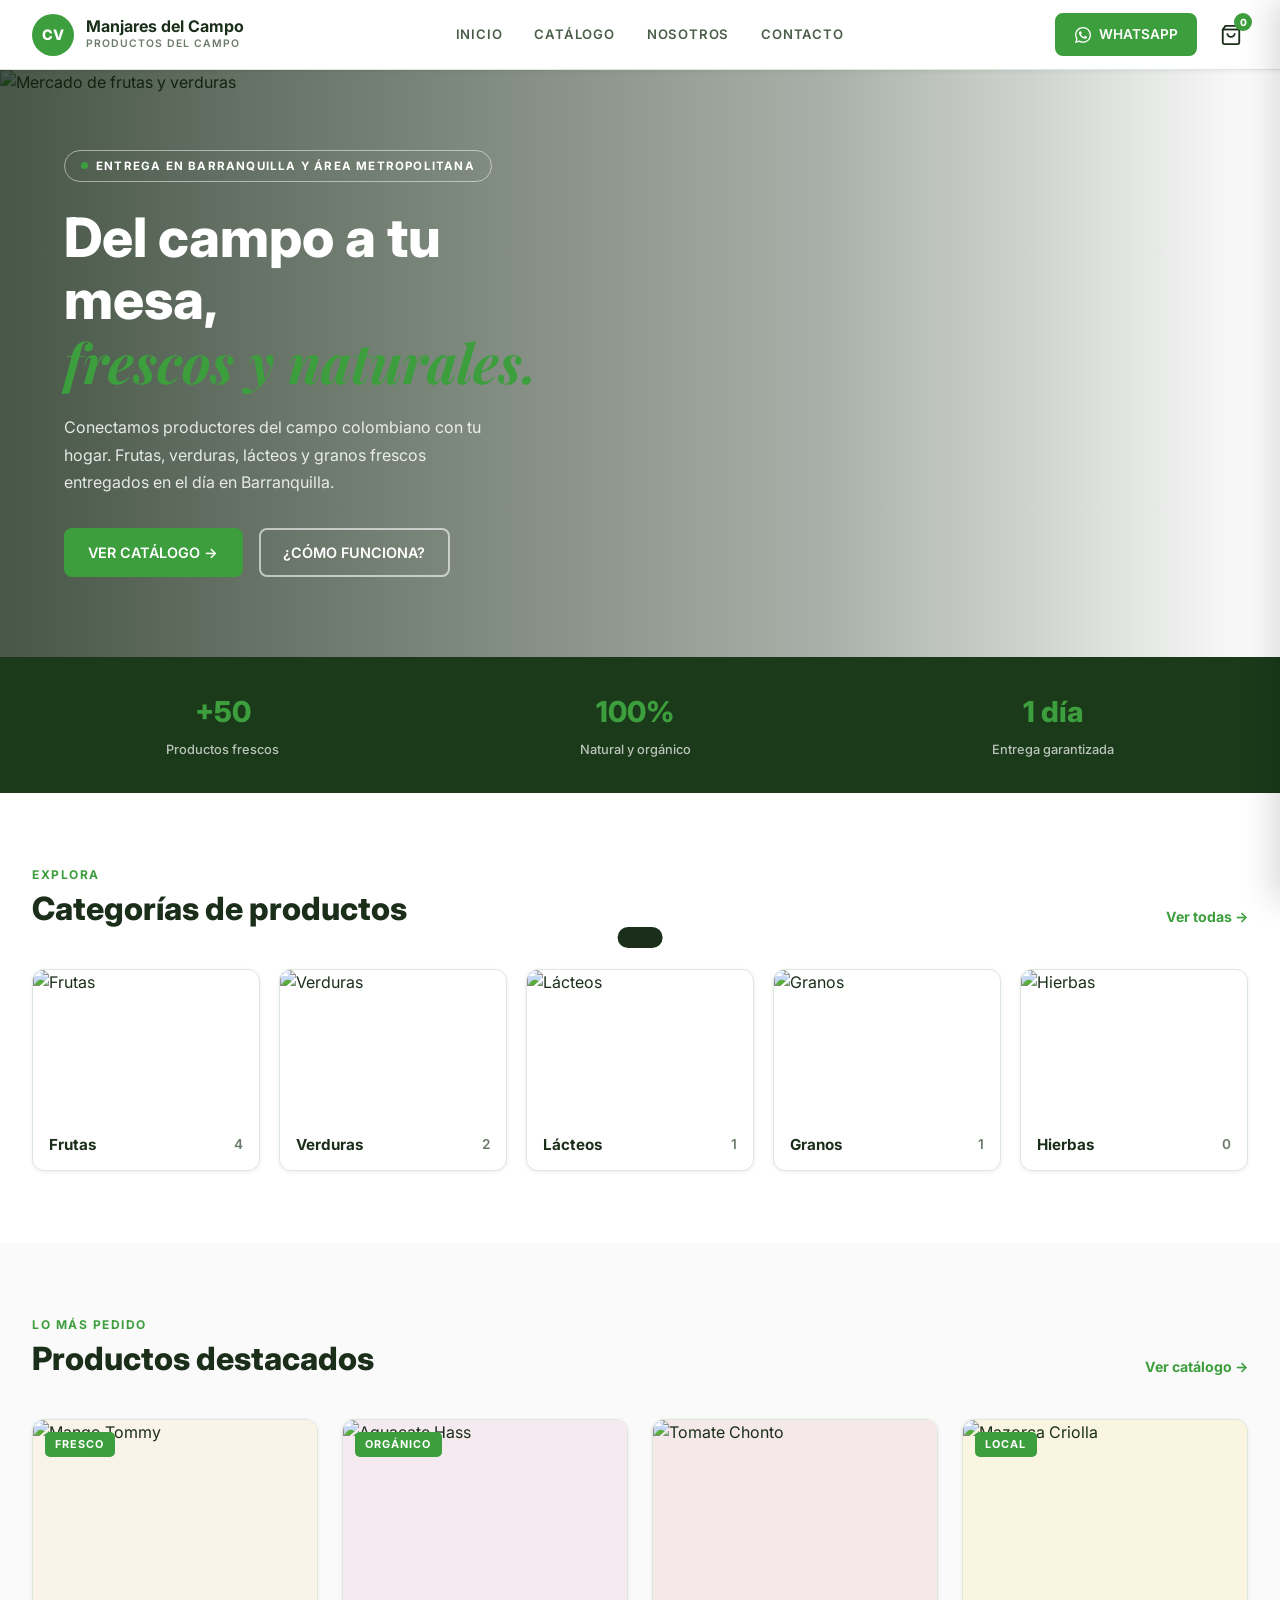
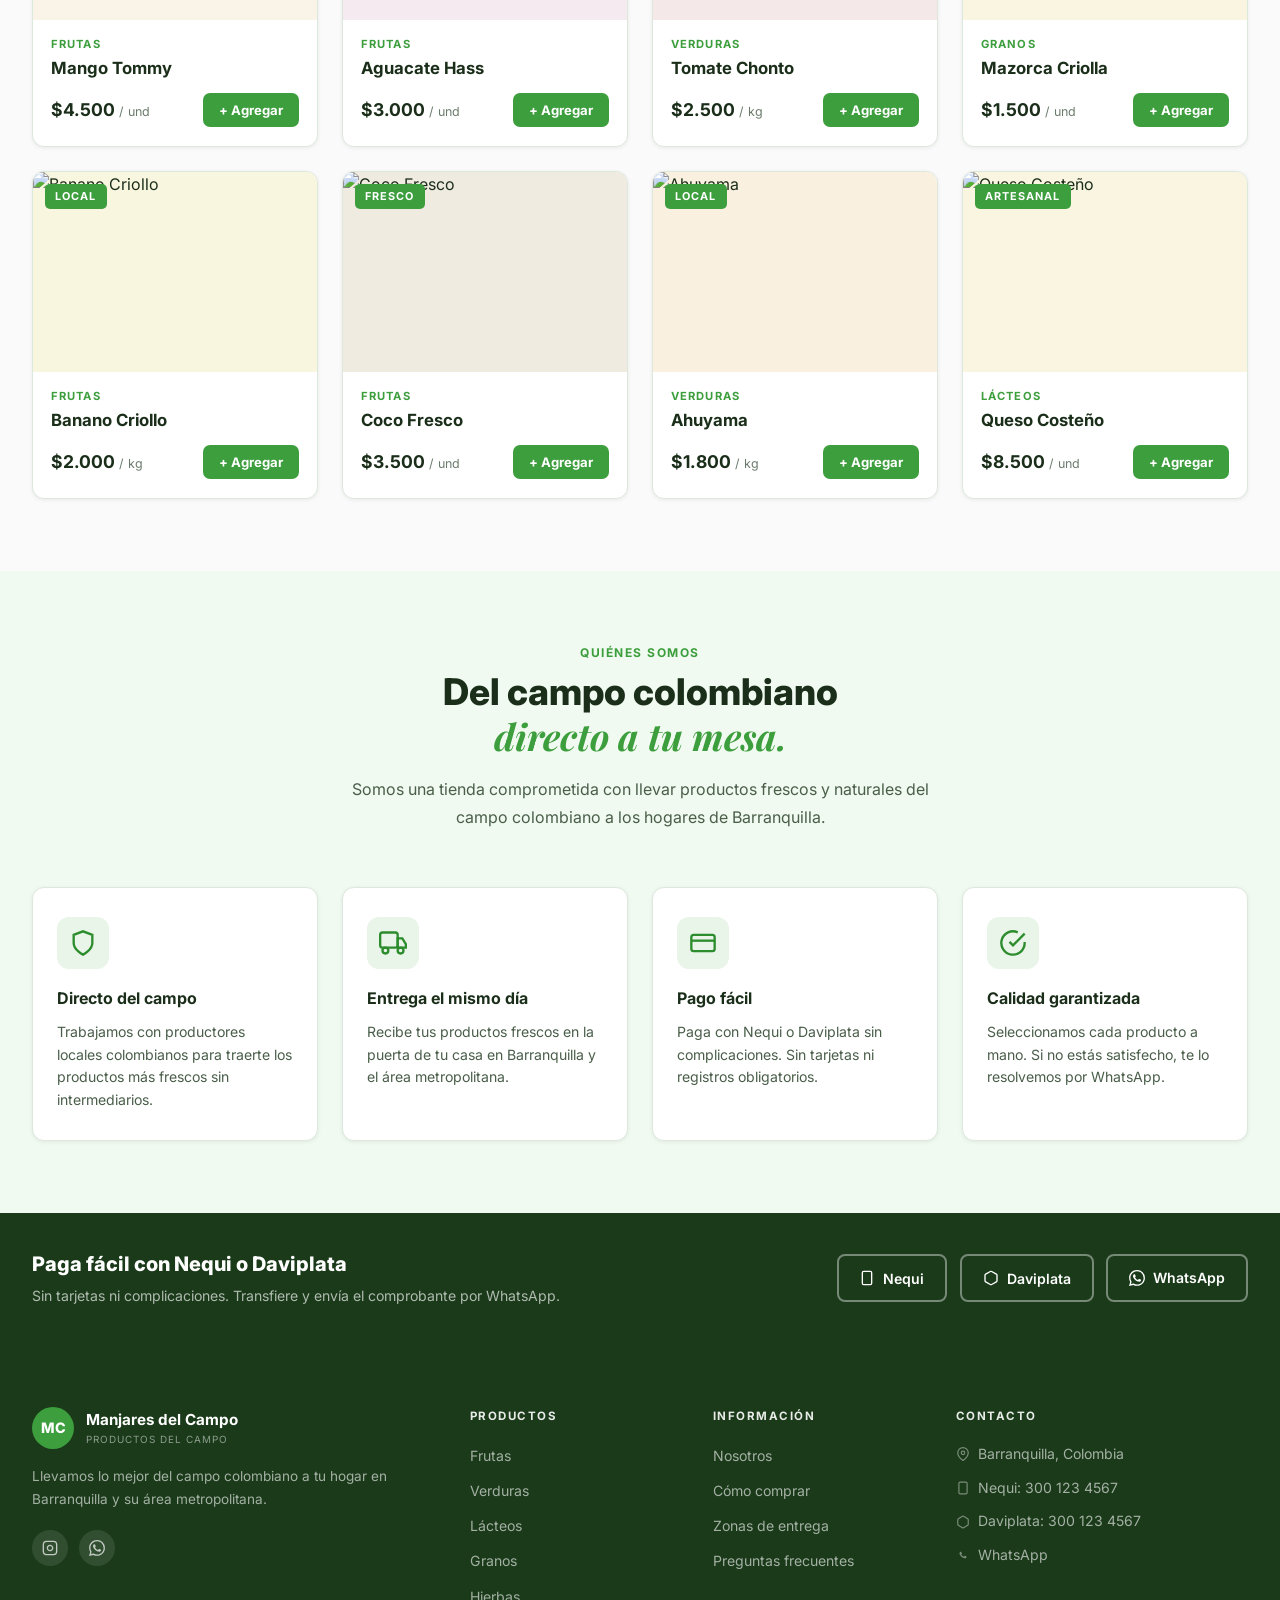
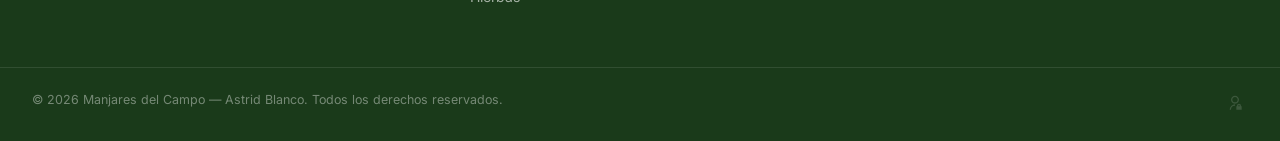
==== commit 75af92f4: "cambio de icono admin en el index" ====
--- a/index.html
+++ b/index.html
@@ -184,7 +184,11 @@
   <div class="footer__bottom">
     <p>© 2026 Manjares del Campo — Astrid Blanco. Todos los derechos reservados.</p>
     <!-- ADMIN TRIGGER OCULTO -->
-    <button class="admin-trigger" onclick="window.location.href='admin.html'" title="">·····</button>
+    <button class="admin-trigger" onclick="window.location.href='admin.html'" title="">
+  <svg xmlns="http://www.w3.org/2000/svg" width="16" height="16" viewBox="0 0 24 24" fill="currentColor">
+    <path d="M12 14v2a6 6 0 0 0-6 6H4a8 8 0 0 1 8-8zm0-1c-3.315 0-6-2.685-6-6s2.685-6 6-6 6 2.685 6 6-2.685 6-6 6zm0-2c2.21 0 4-1.79 4-4s-1.79-4-4-4-4 1.79-4 4 1.79 4 4 4zm9 6h1v5h-8v-5h1v-1a3 3 0 0 1 6 0v1zm-2 0v-1a1 1 0 0 0-2 0v1h2z"/>
+  </svg>
+</button>
   </div>
 </footer>
 
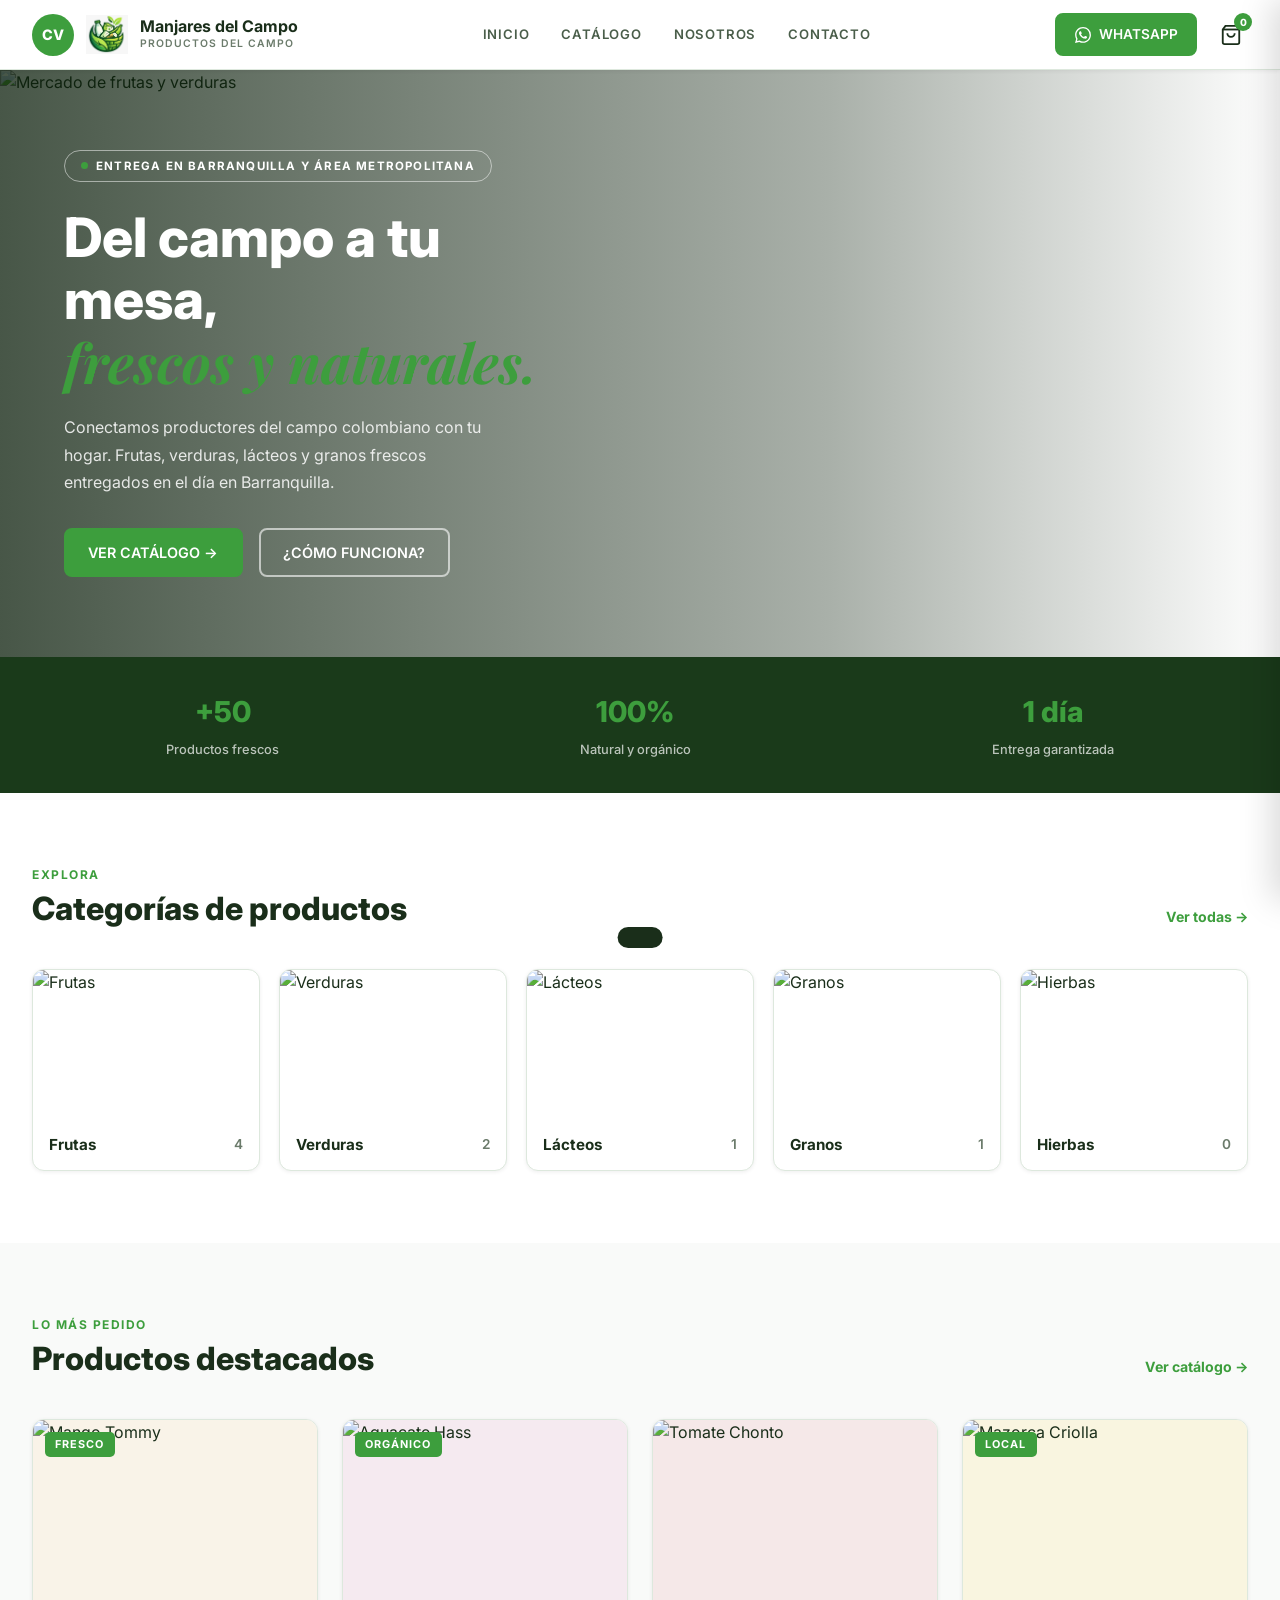
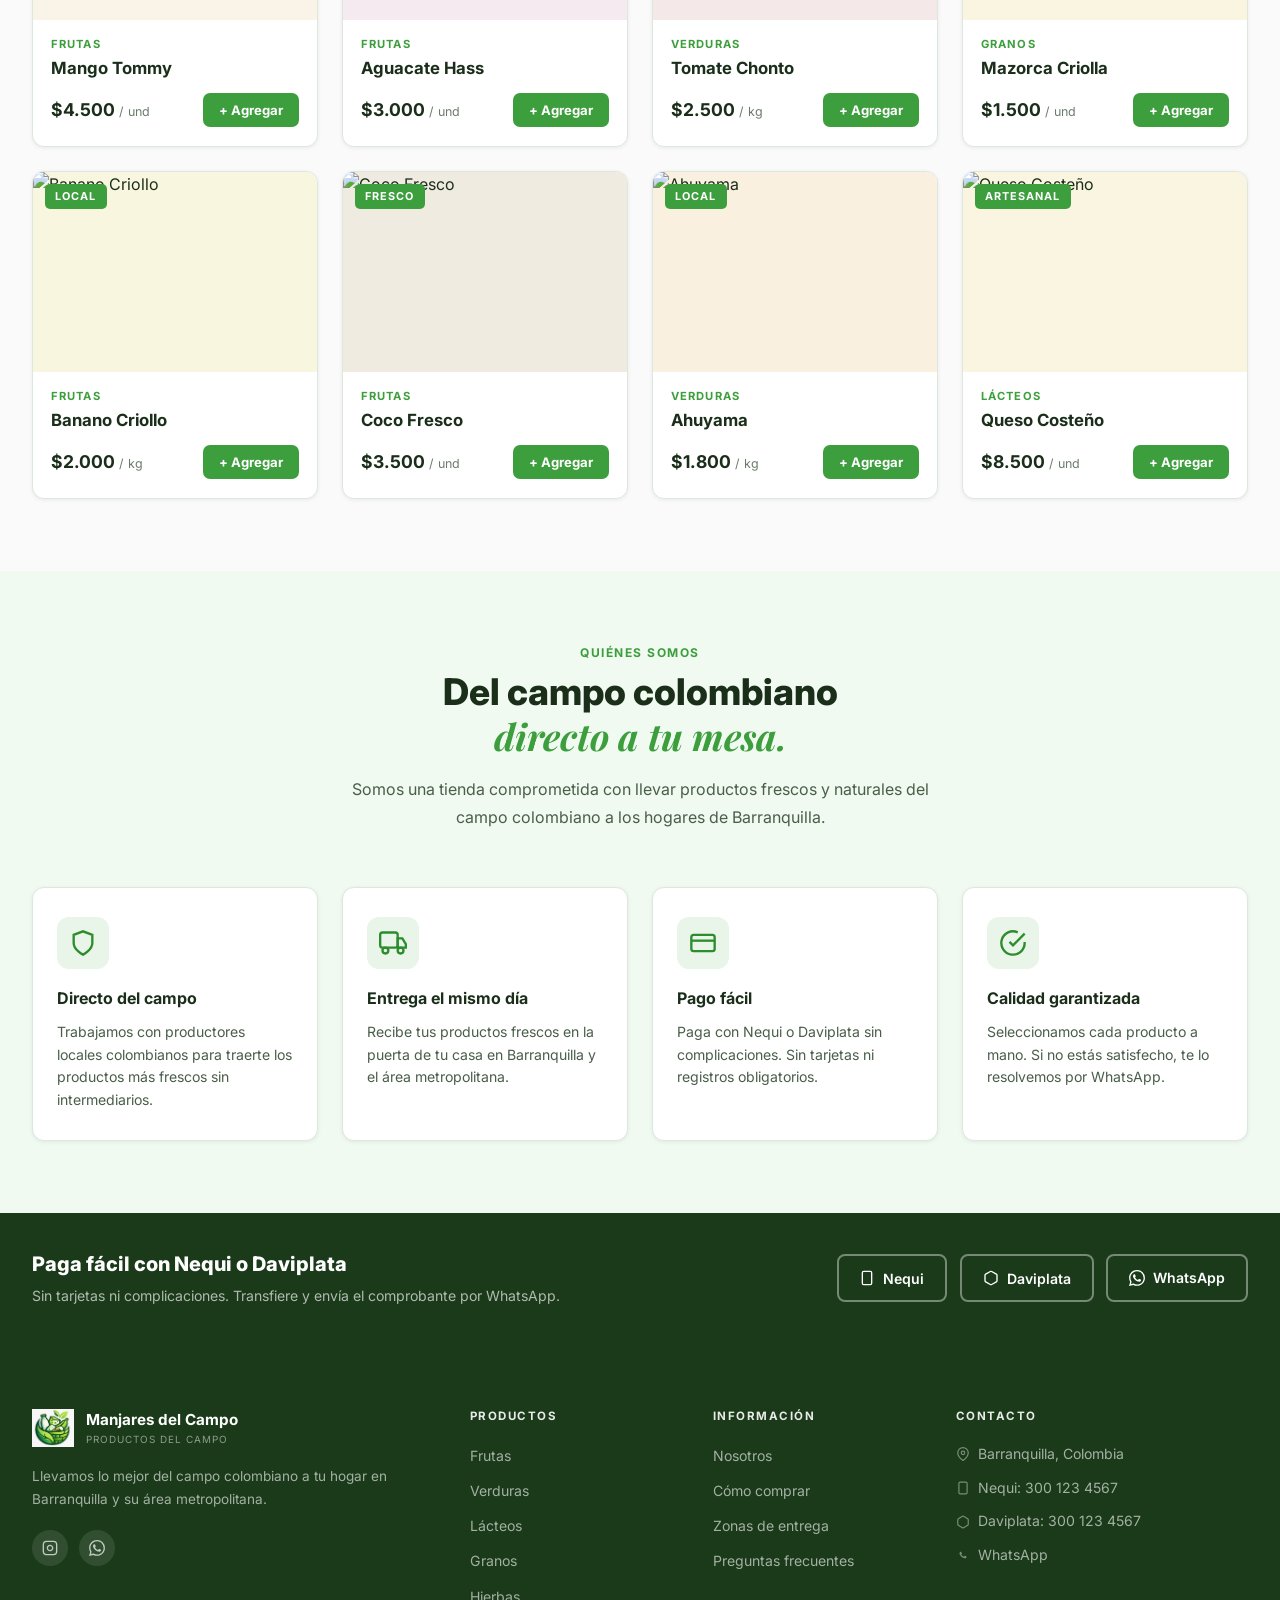
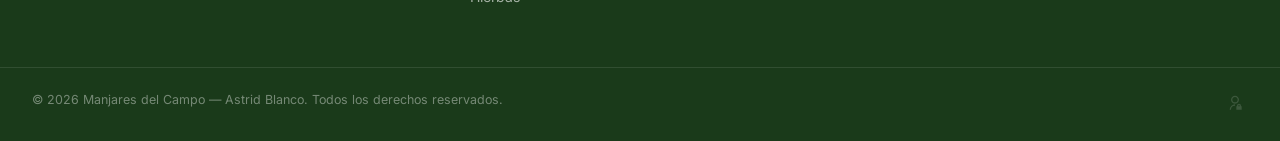
==== commit 27443ef0: "agregar logo" ====
--- a/index.html
+++ b/index.html
@@ -3,6 +3,7 @@
 <head>
   <meta charset="UTF-8" />
   <meta name="viewport" content="width=device-width, initial-scale=1.0" />
+  <link rel="icon" type="image/png" href="/logo.jpeg" />
   <title>Manajares del Campo — Productos del Campo</title>
   <link rel="preconnect" href="https://fonts.googleapis.com" />
   <link href="https://fonts.googleapis.com/css2?family=Inter:wght@400;500;600;700;800;900&family=Playfair+Display:ital,wght@0,700;1,700&display=swap" rel="stylesheet" />
@@ -13,7 +14,7 @@
 <!-- ===================== NAVBAR ===================== -->
 <header class="navbar">
   <div class="navbar__brand">
-    <div class="navbar__logo">CV</div>
+    <div class="navbar__logo">CV</div><img src="/logo.jpeg" alt="Logo" style="width:42px;height:42px;object-fit:contain;" />
     <div class="navbar__brand-text">
       <span class="navbar__name">Manjares del Campo</span>
       <span class="navbar__sub">PRODUCTOS DEL CAMPO</span>
@@ -150,7 +151,7 @@
   <div class="container footer__grid">
     <div class="footer__brand">
       <div class="footer__logo-row">
-        <div class="navbar__logo">MC</div>
+        <img src="/logo.jpeg" alt="Logo" style="width:42px;height:42px;object-fit:contain;" />
         <div><div class="footer__brand-name">Manjares del Campo</div><div class="footer__brand-sub">PRODUCTOS DEL CAMPO</div></div>
       </div>
       <p class="footer__brand-desc">Llevamos lo mejor del campo colombiano a tu hogar en Barranquilla y su área metropolitana.</p>
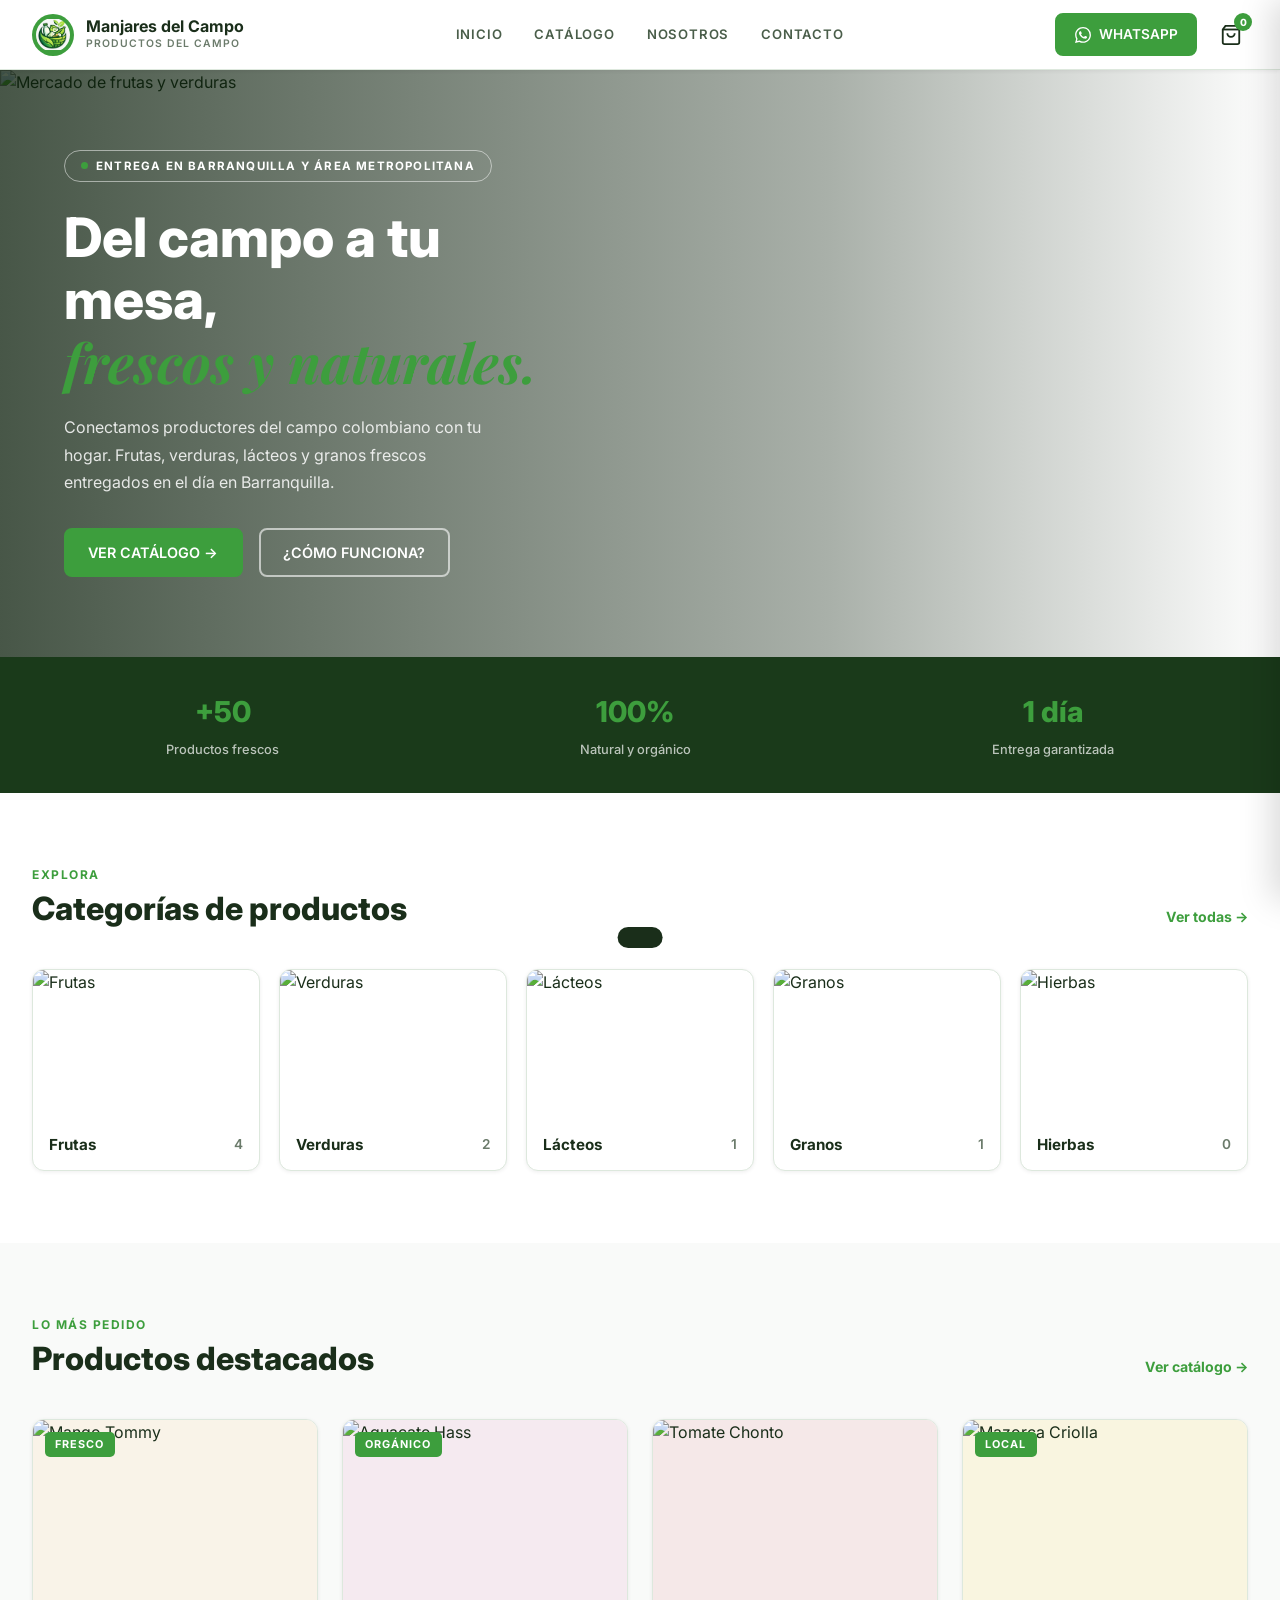
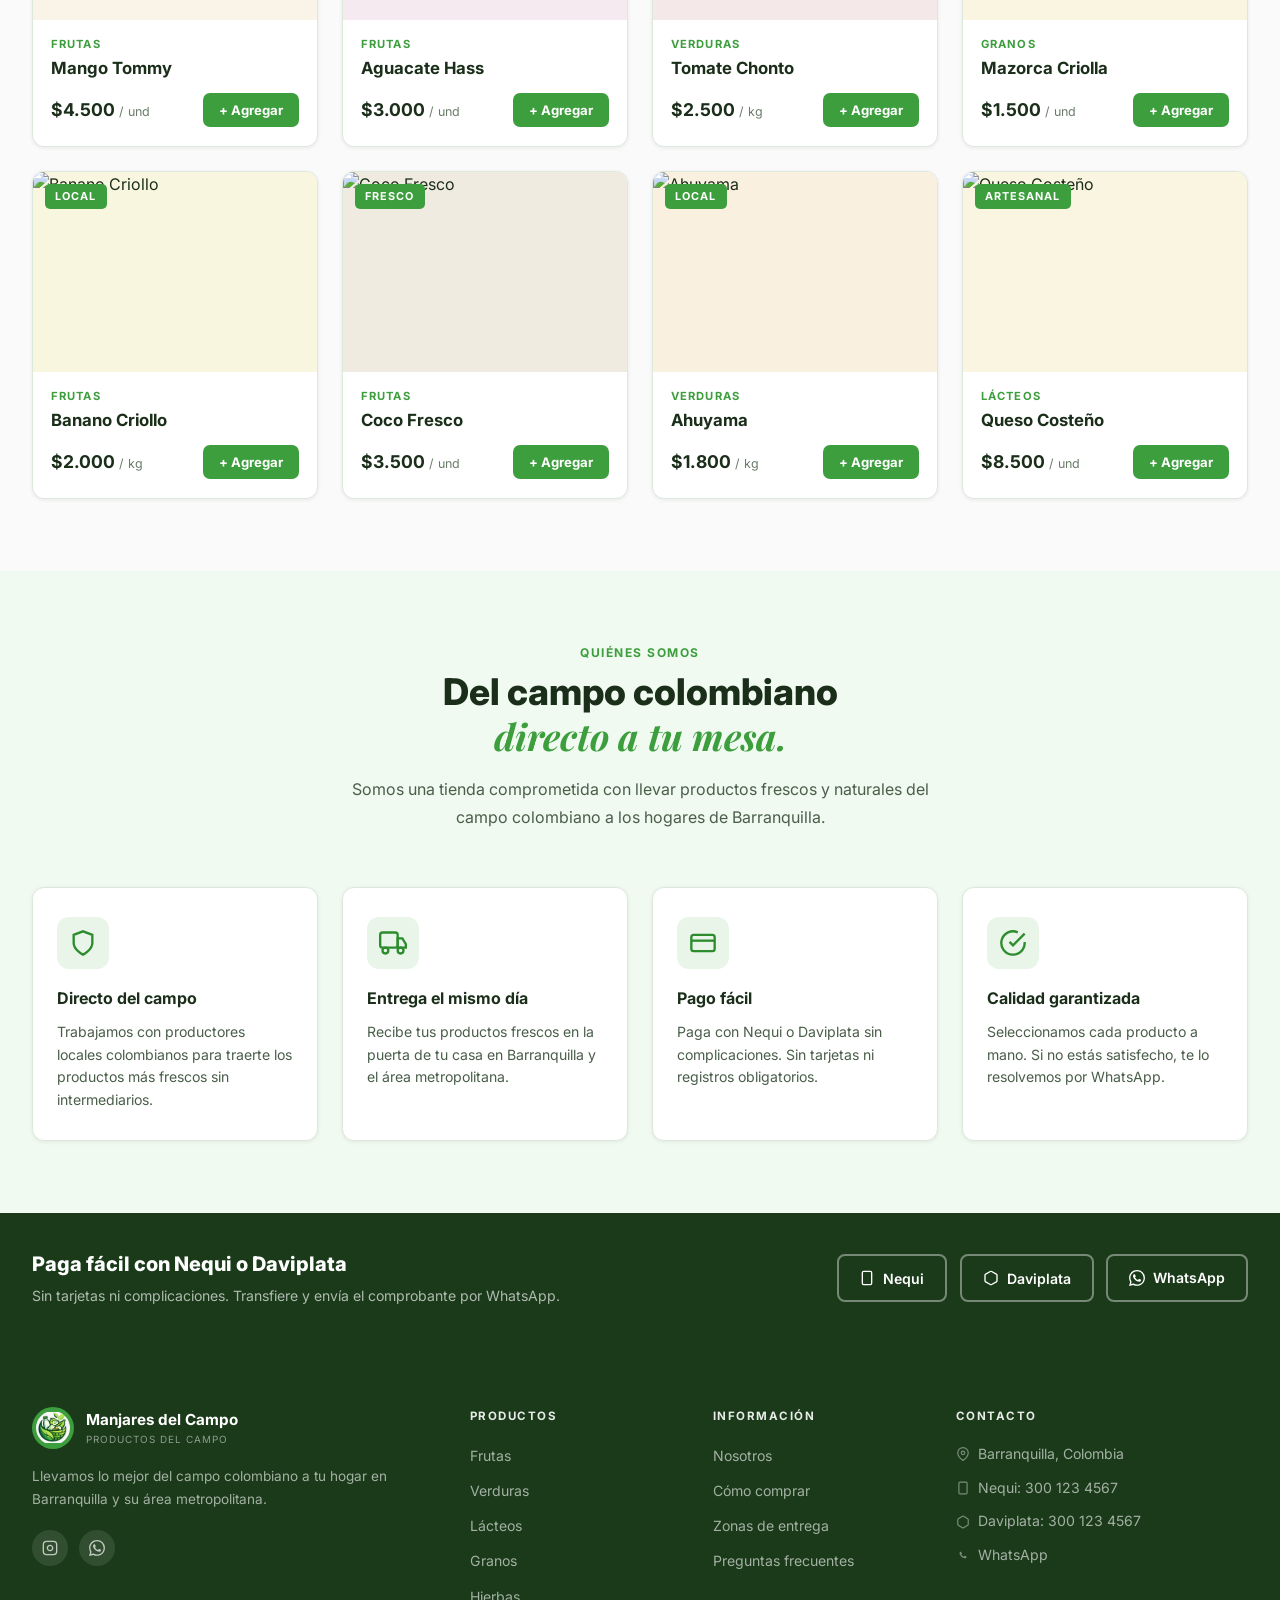
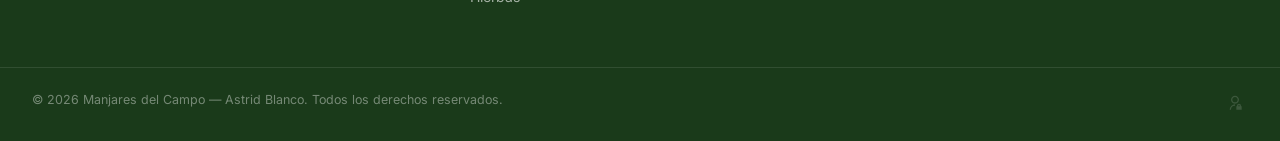
==== commit 36a13370: "actualizacion del logo" ====
--- a/index.html
+++ b/index.html
@@ -14,7 +14,7 @@
 <!-- ===================== NAVBAR ===================== -->
 <header class="navbar">
   <div class="navbar__brand">
-    <div class="navbar__logo">CV</div><img src="/logo.jpeg" alt="Logo" style="width:42px;height:42px;object-fit:contain;" />
+    <img src="/logo.jpeg" alt="Logo" style="width:42px;height:42px;object-fit:contain;border-radius:50%;background:#3d9e3d;padding:4px;" />
     <div class="navbar__brand-text">
       <span class="navbar__name">Manjares del Campo</span>
       <span class="navbar__sub">PRODUCTOS DEL CAMPO</span>
@@ -151,7 +151,7 @@
   <div class="container footer__grid">
     <div class="footer__brand">
       <div class="footer__logo-row">
-        <img src="/logo.jpeg" alt="Logo" style="width:42px;height:42px;object-fit:contain;" />
+        <img src="/logo.jpeg" alt="Logo" style="width:42px;height:42px;object-fit:contain;border-radius:50%;background:#3d9e3d;padding:4px;" />
         <div><div class="footer__brand-name">Manjares del Campo</div><div class="footer__brand-sub">PRODUCTOS DEL CAMPO</div></div>
       </div>
       <p class="footer__brand-desc">Llevamos lo mejor del campo colombiano a tu hogar en Barranquilla y su área metropolitana.</p>
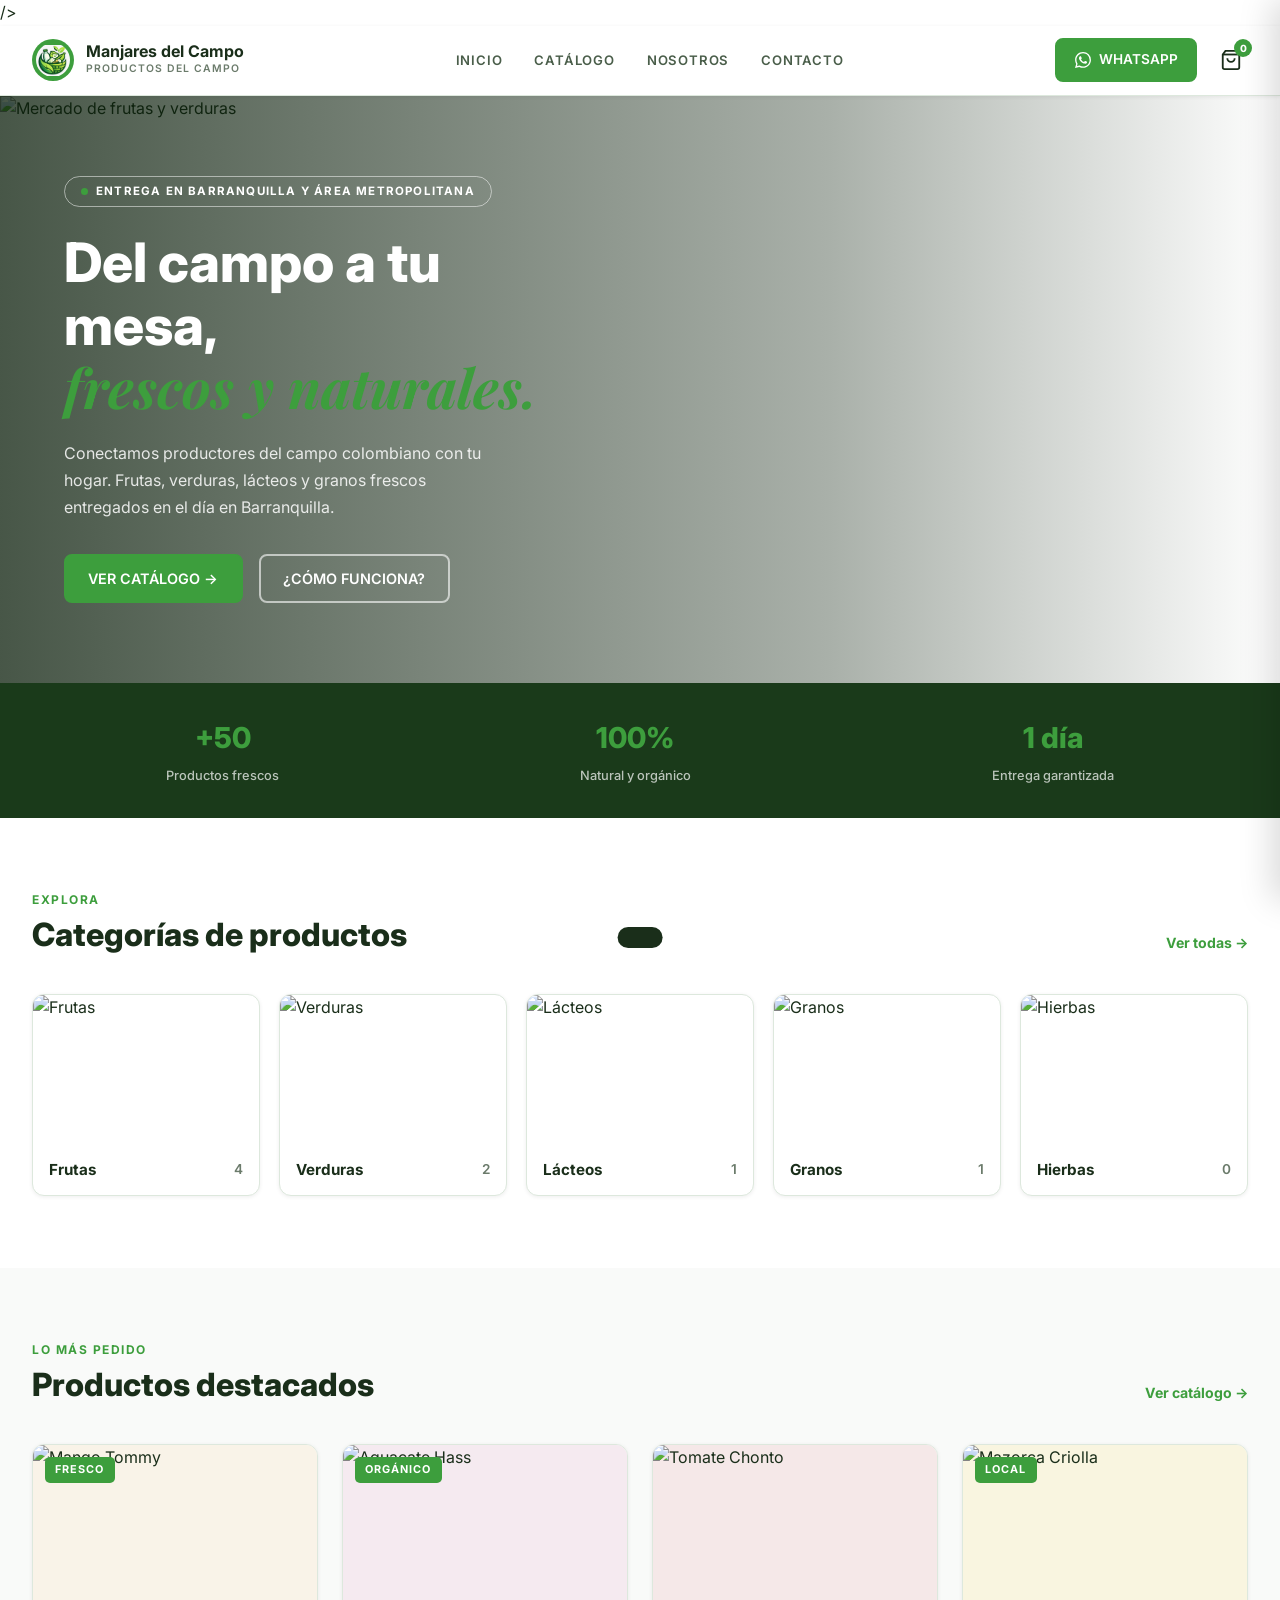
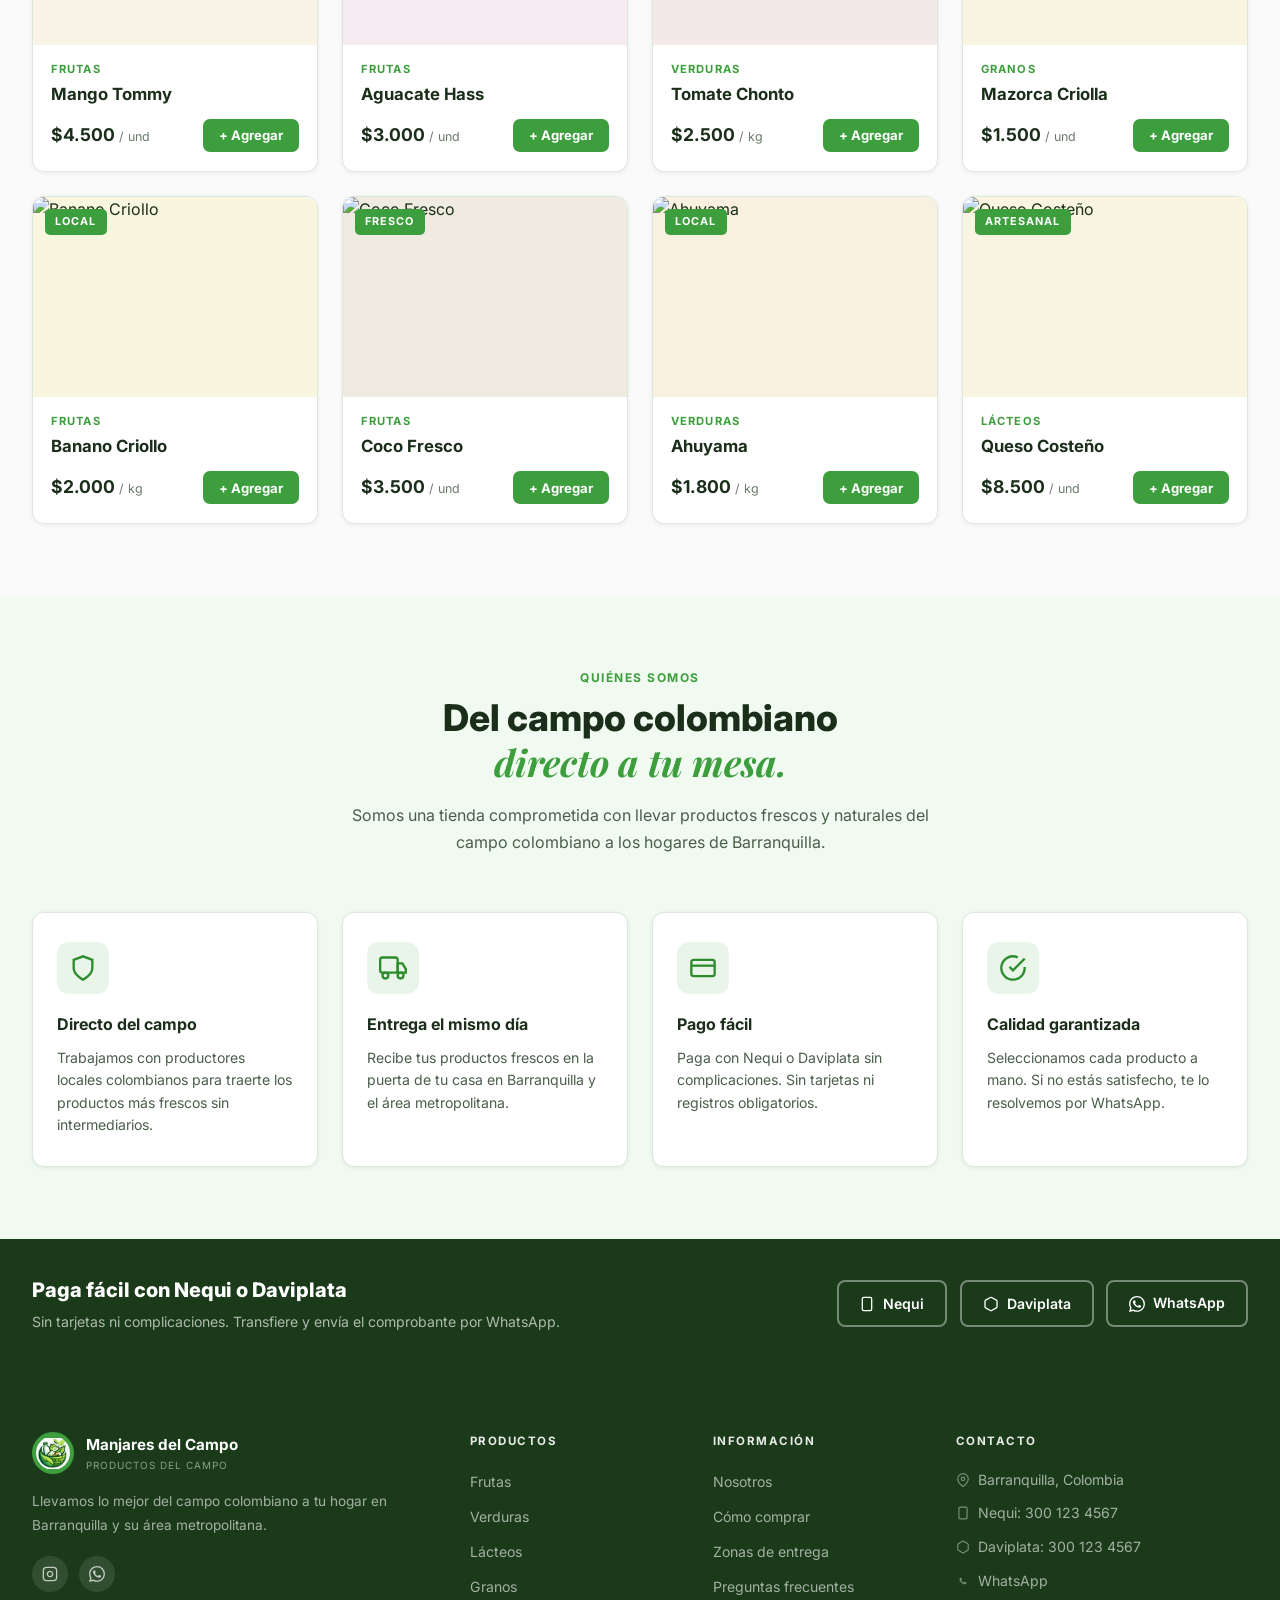
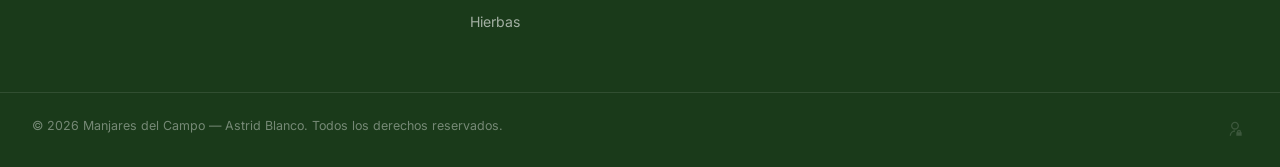
==== commit b509ba7a: "logo" ====
--- a/index.html
+++ b/index.html
@@ -3,7 +3,7 @@
 <head>
   <meta charset="UTF-8" />
   <meta name="viewport" content="width=device-width, initial-scale=1.0" />
-  <link rel="icon" type="image/png" href="/logo.jpeg" />
+  <link rel="icon" type="image/png" href="/logo.jpeg" style="width:42px;height:42px;object-fit:contain;border-radius:50%;background:#3d9e3d;padding:4px;" /> />
   <title>Manajares del Campo — Productos del Campo</title>
   <link rel="preconnect" href="https://fonts.googleapis.com" />
   <link href="https://fonts.googleapis.com/css2?family=Inter:wght@400;500;600;700;800;900&family=Playfair+Display:ital,wght@0,700;1,700&display=swap" rel="stylesheet" />
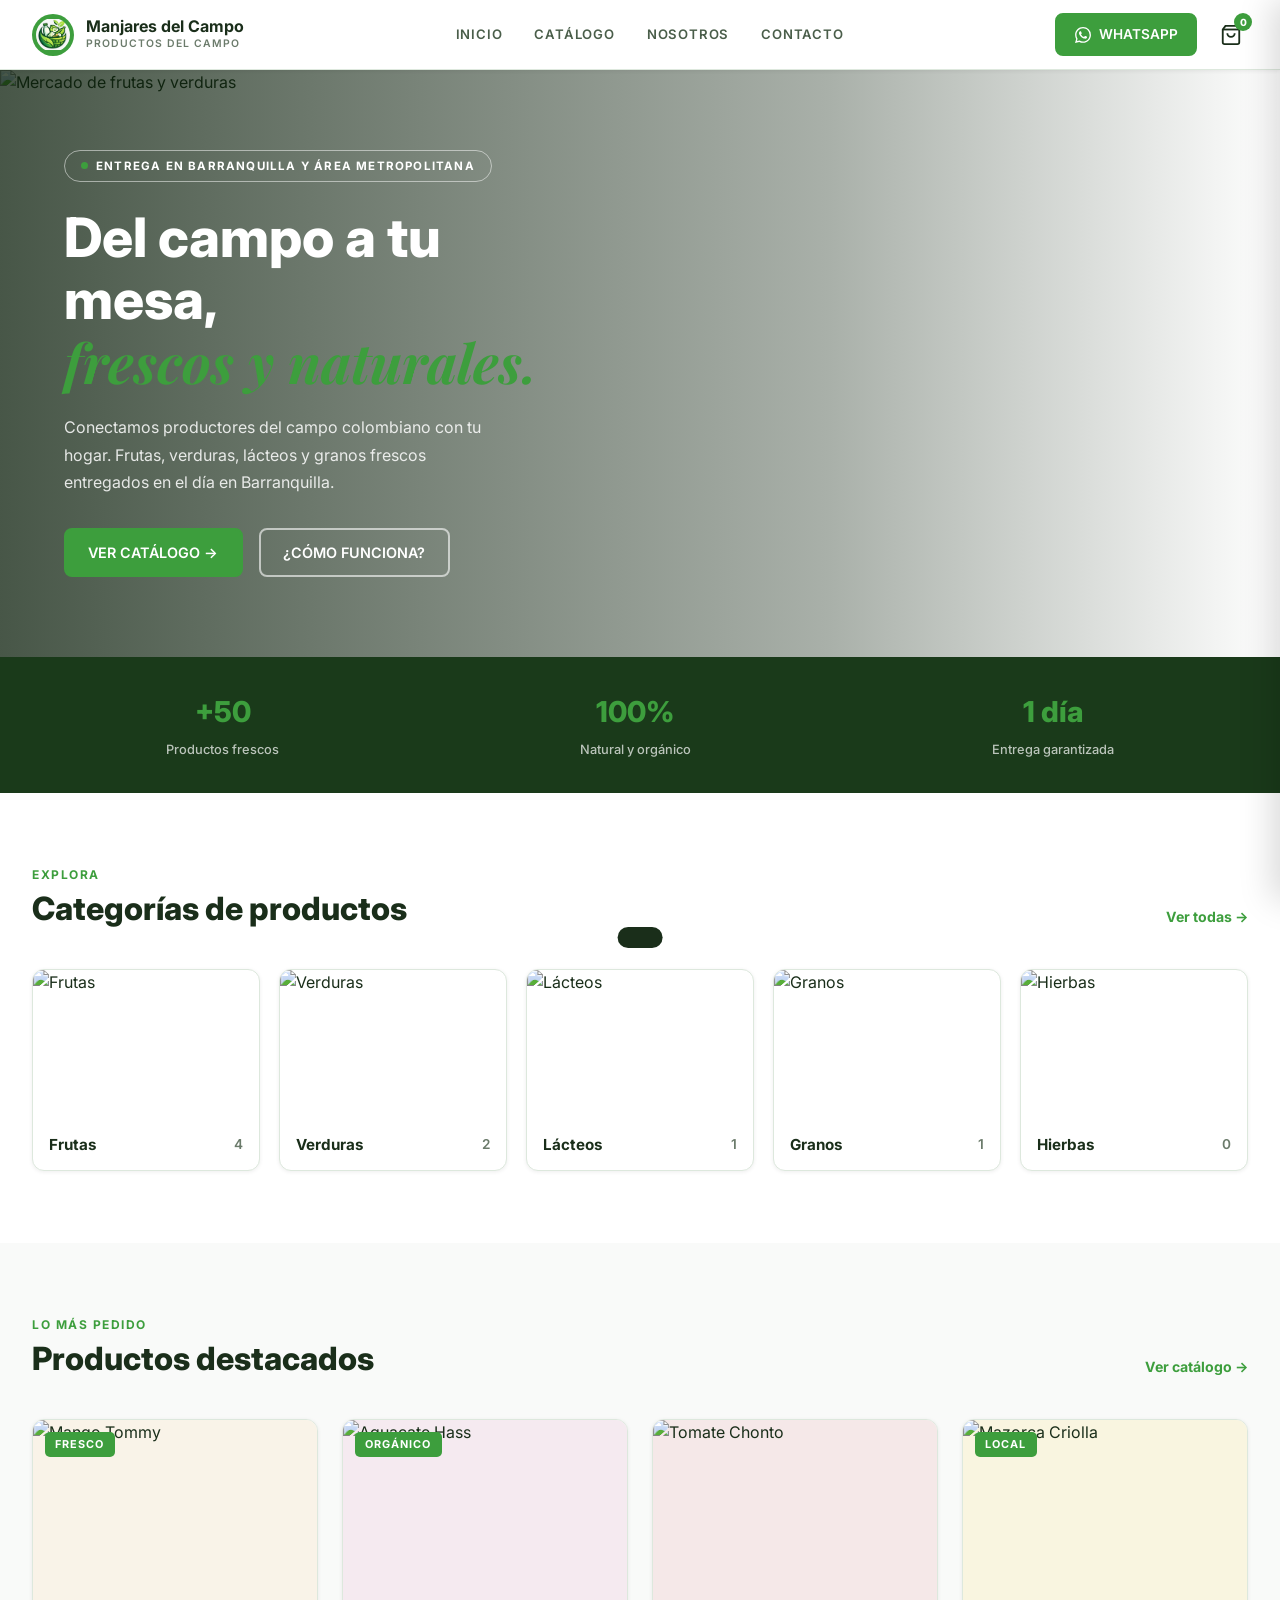
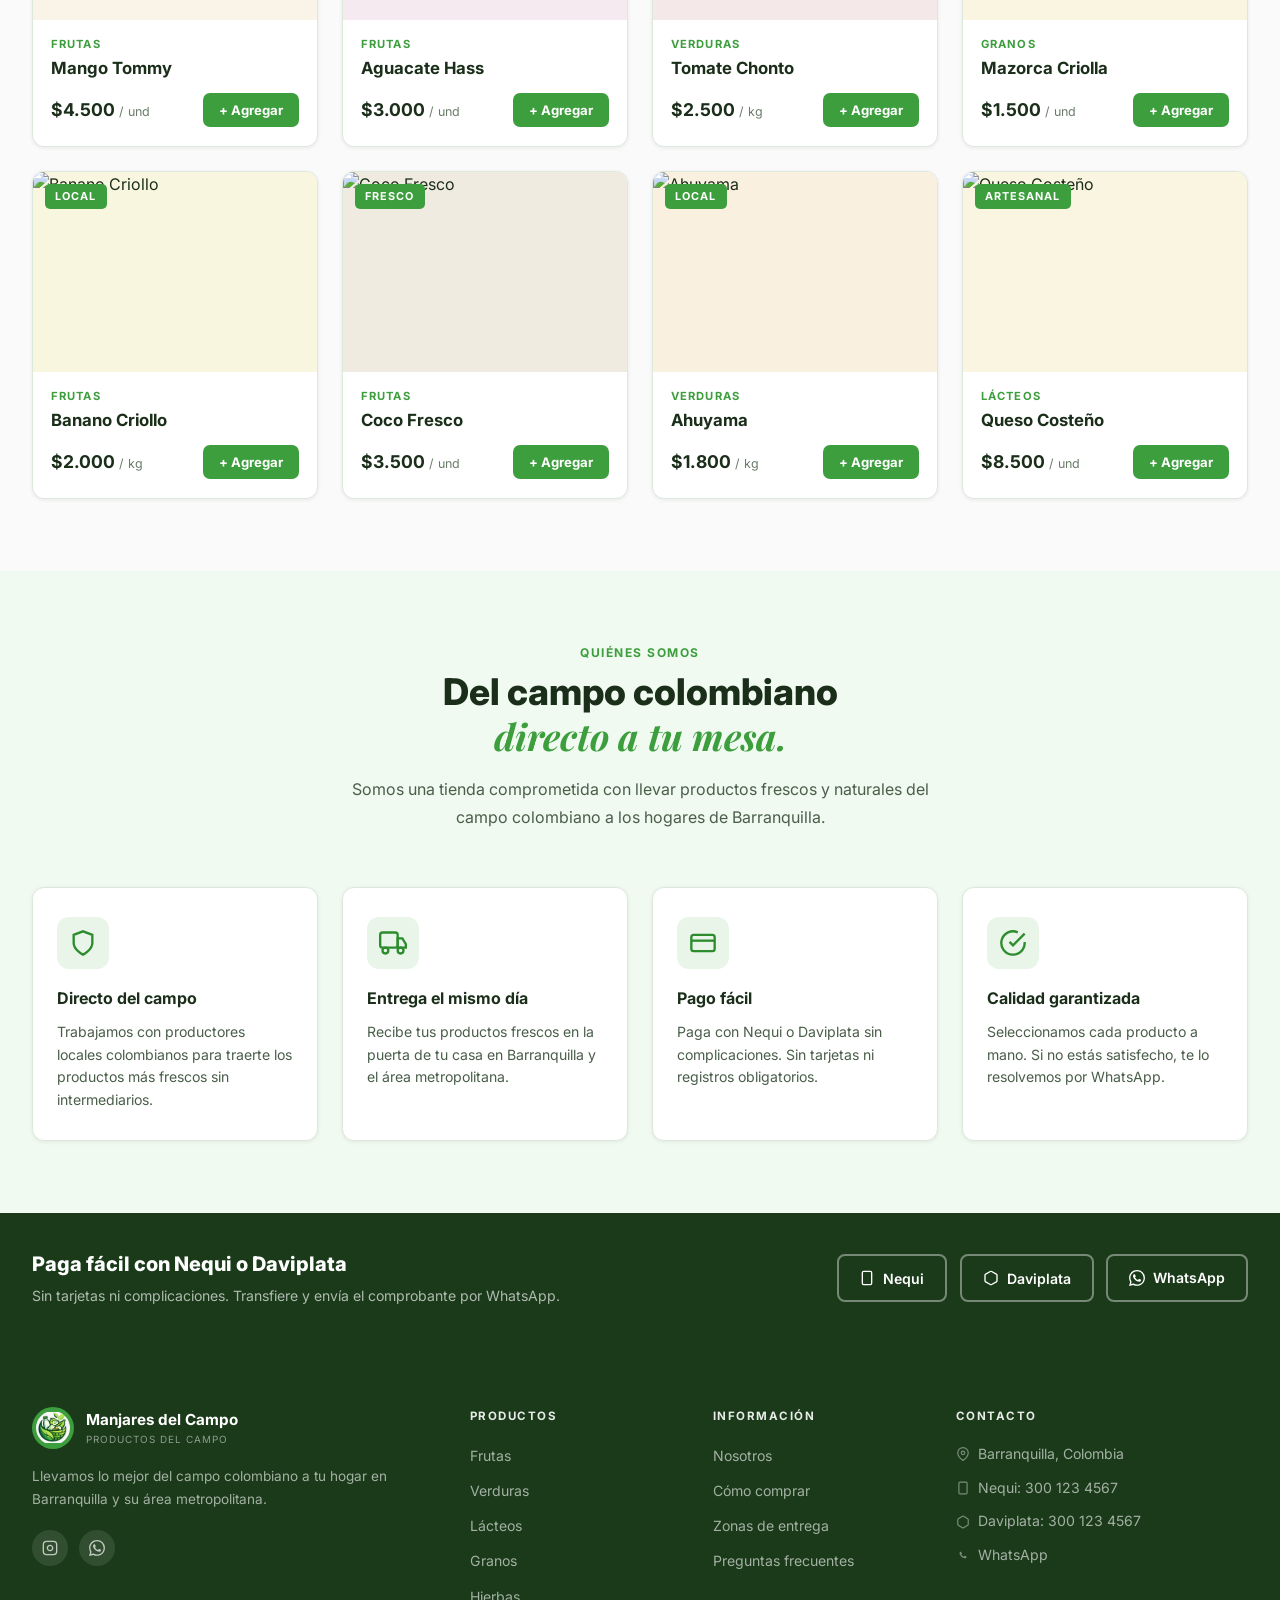
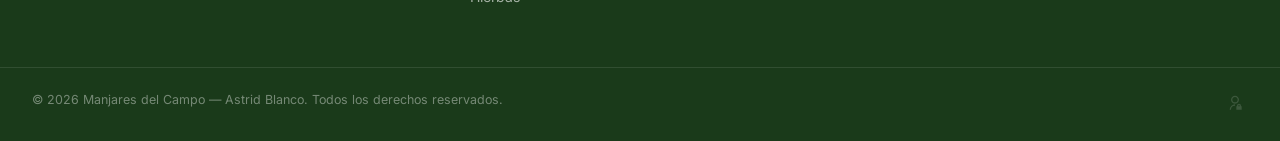
==== commit 8ff92caf: "correccion" ====
--- a/index.html
+++ b/index.html
@@ -3,7 +3,7 @@
 <head>
   <meta charset="UTF-8" />
   <meta name="viewport" content="width=device-width, initial-scale=1.0" />
-  <link rel="icon" type="image/png" href="/logo.jpeg" style="width:42px;height:42px;object-fit:contain;border-radius:50%;background:#3d9e3d;padding:4px;" /> />
+  <link rel="icon" type="image/png" href="/logo.jpeg" style="width:42px;height:42px;object-fit:contain;border-radius:50%;background:#3d9e3d;padding:4px;"/>
   <title>Manajares del Campo — Productos del Campo</title>
   <link rel="preconnect" href="https://fonts.googleapis.com" />
   <link href="https://fonts.googleapis.com/css2?family=Inter:wght@400;500;600;700;800;900&family=Playfair+Display:ital,wght@0,700;1,700&display=swap" rel="stylesheet" />
